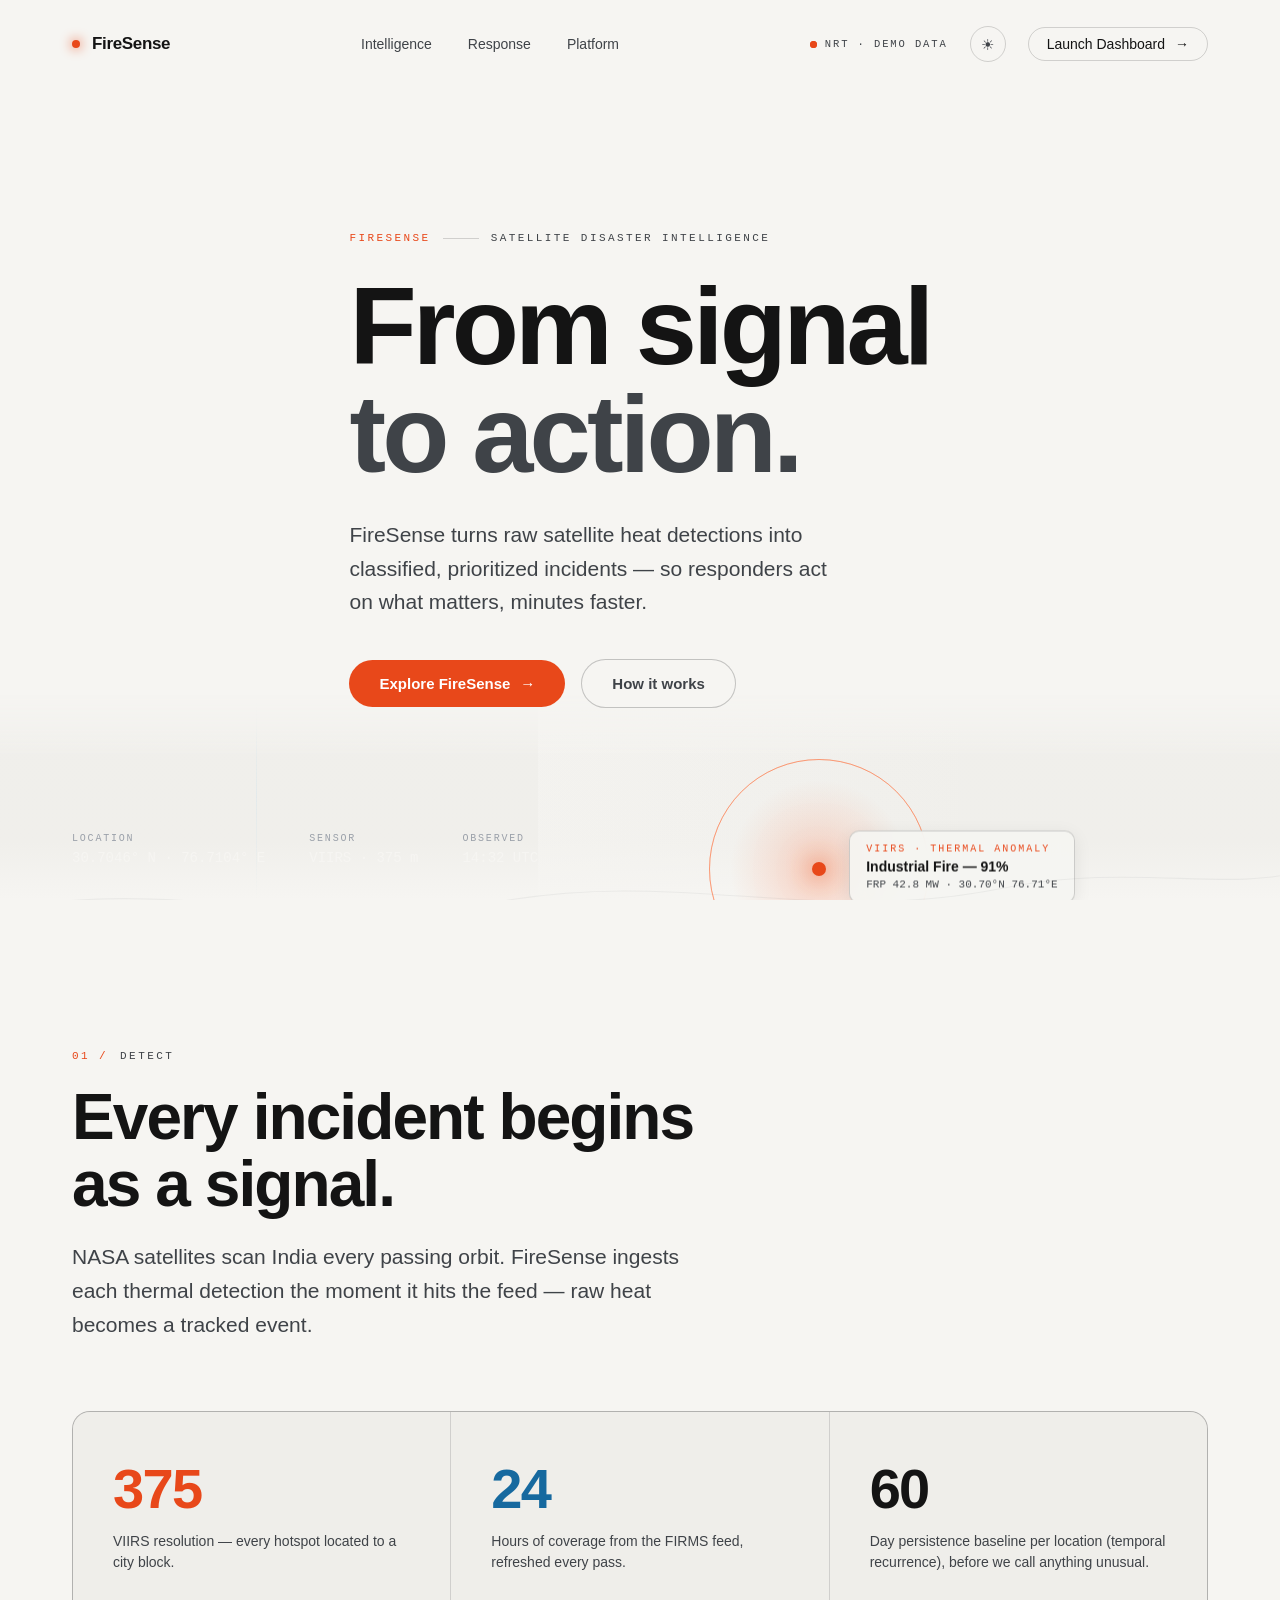
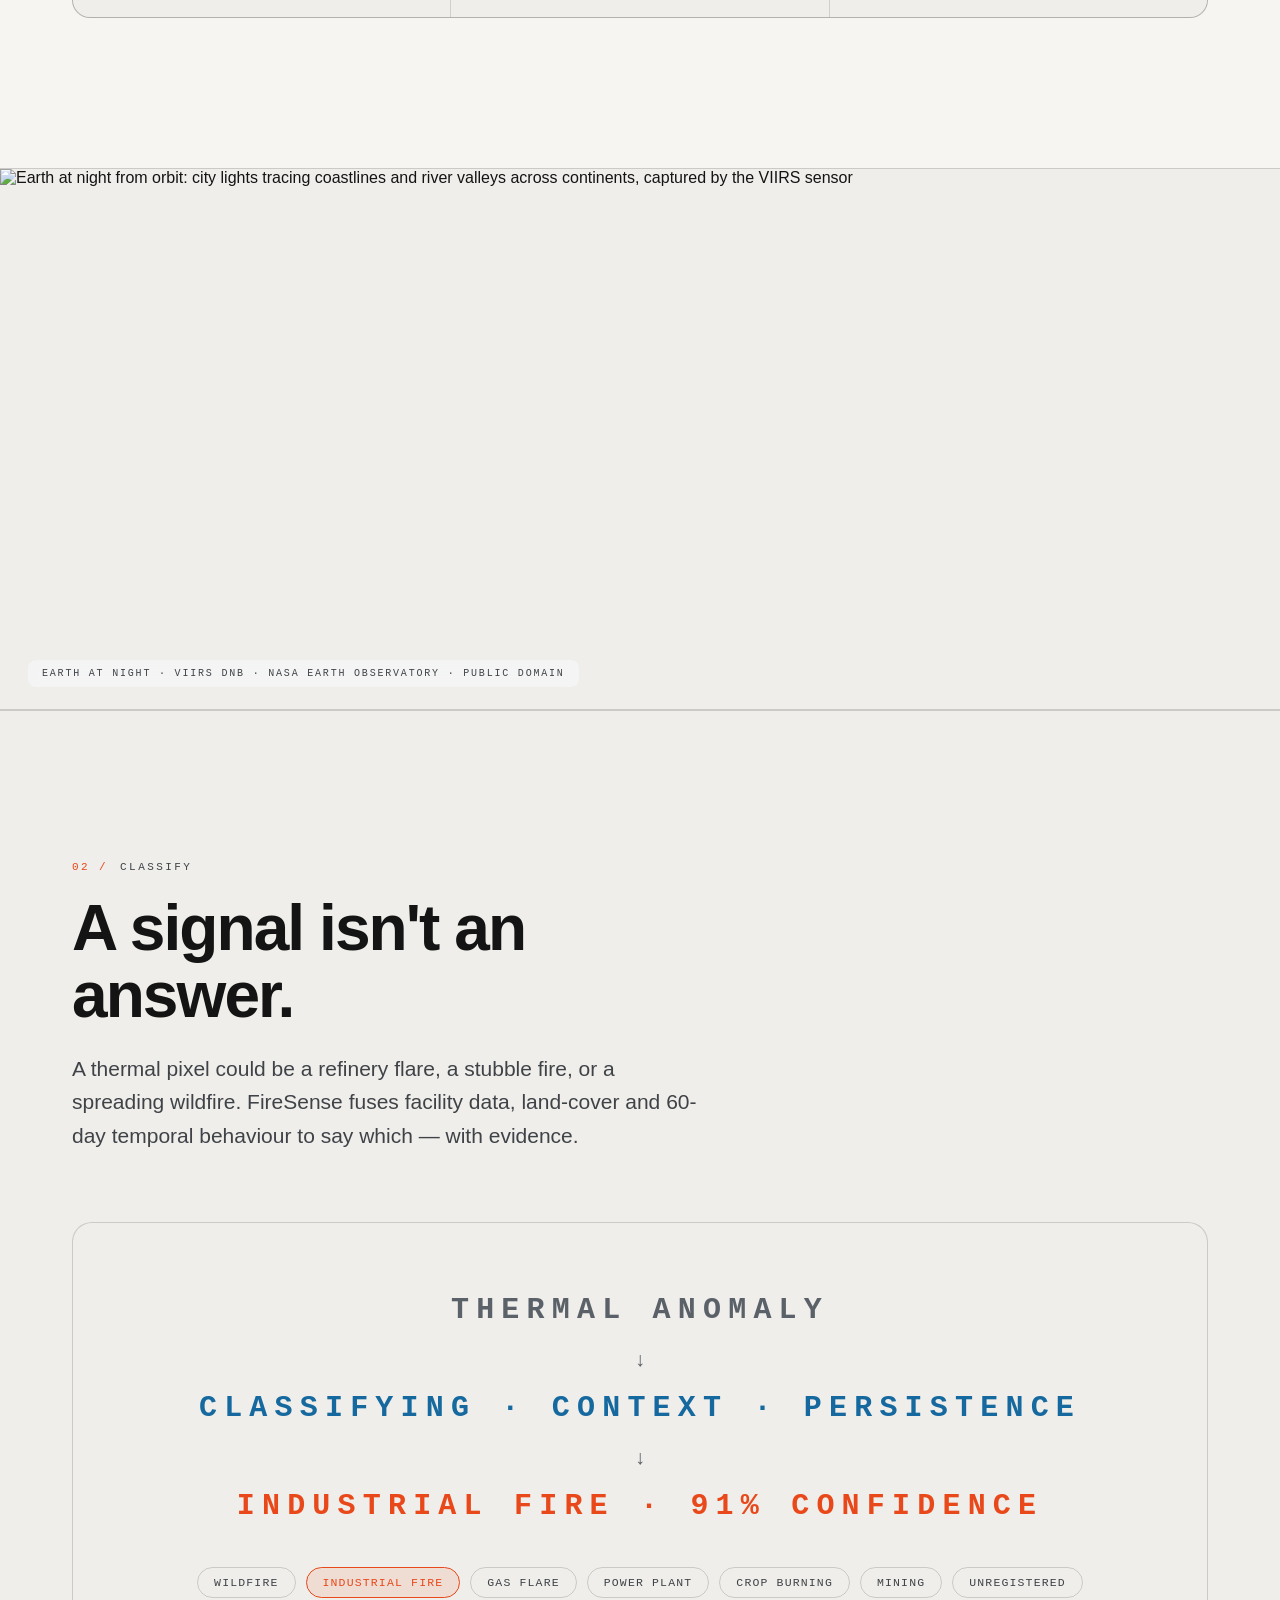
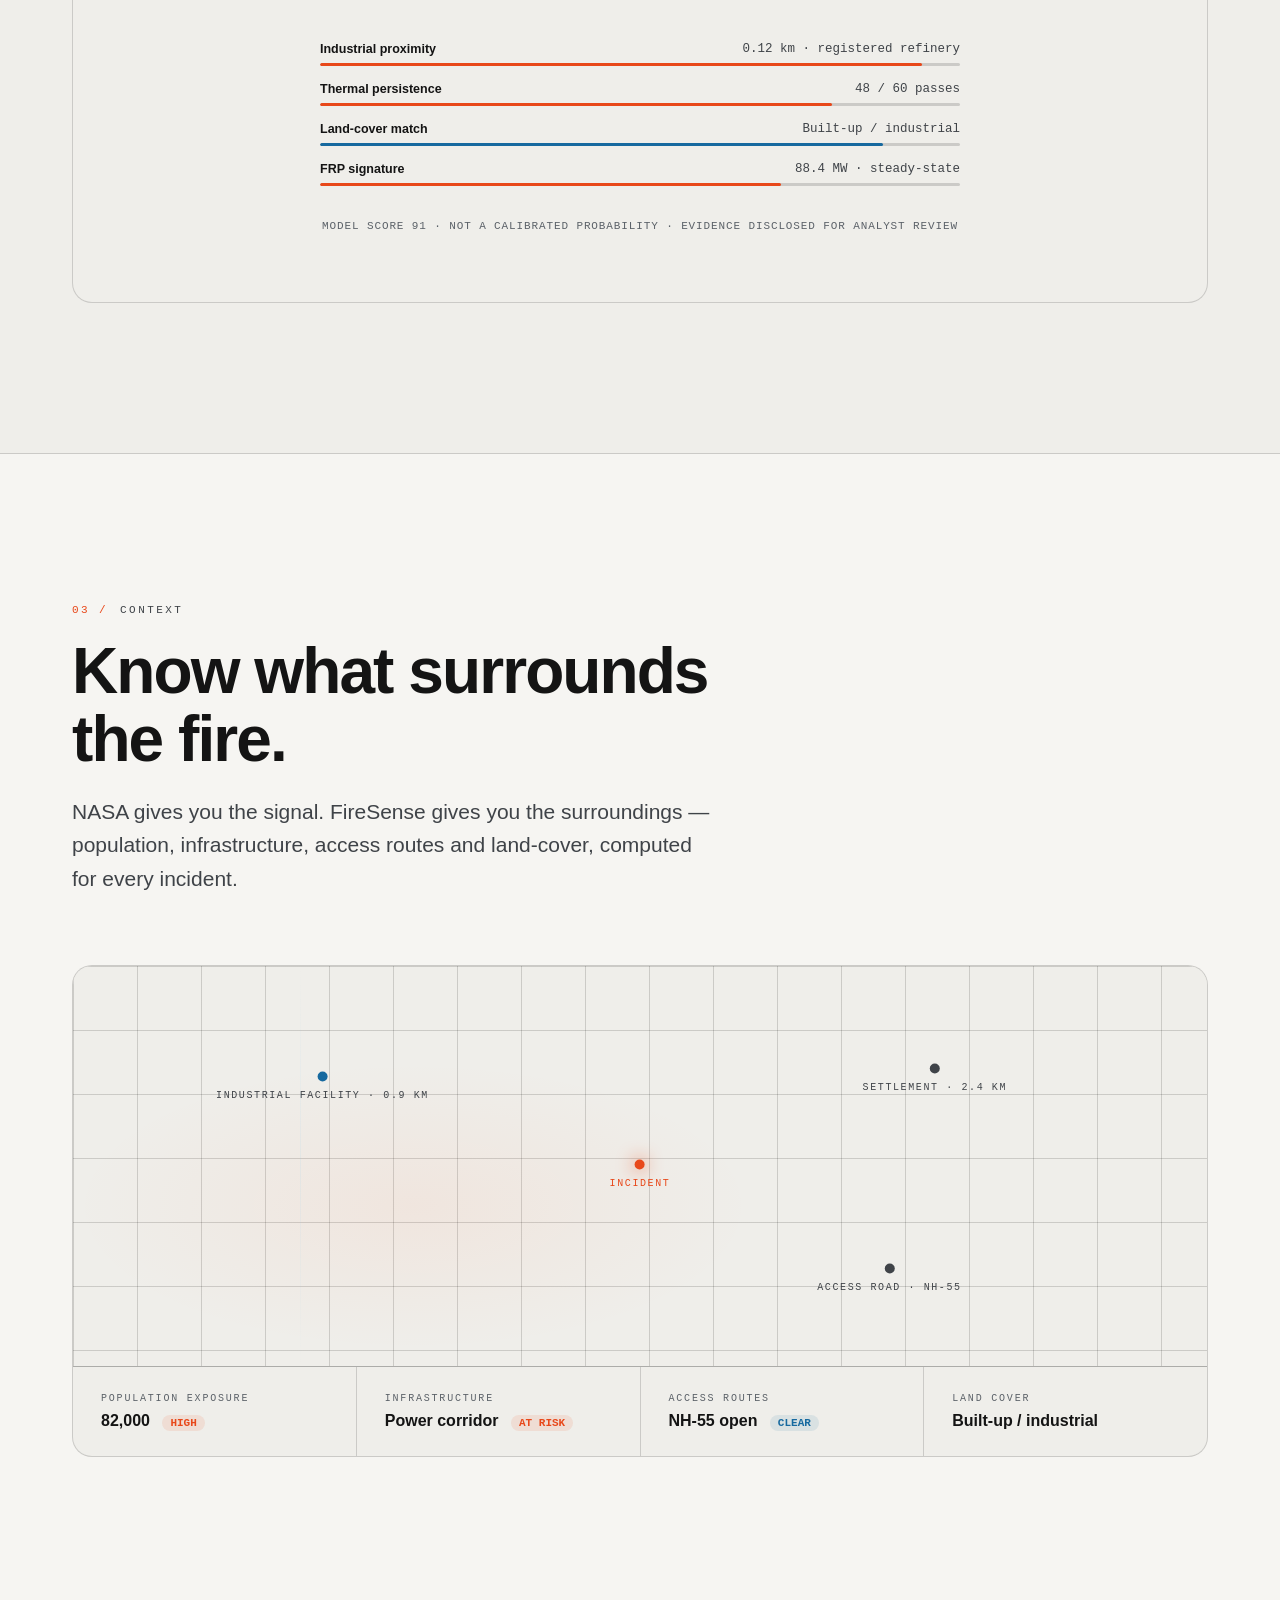
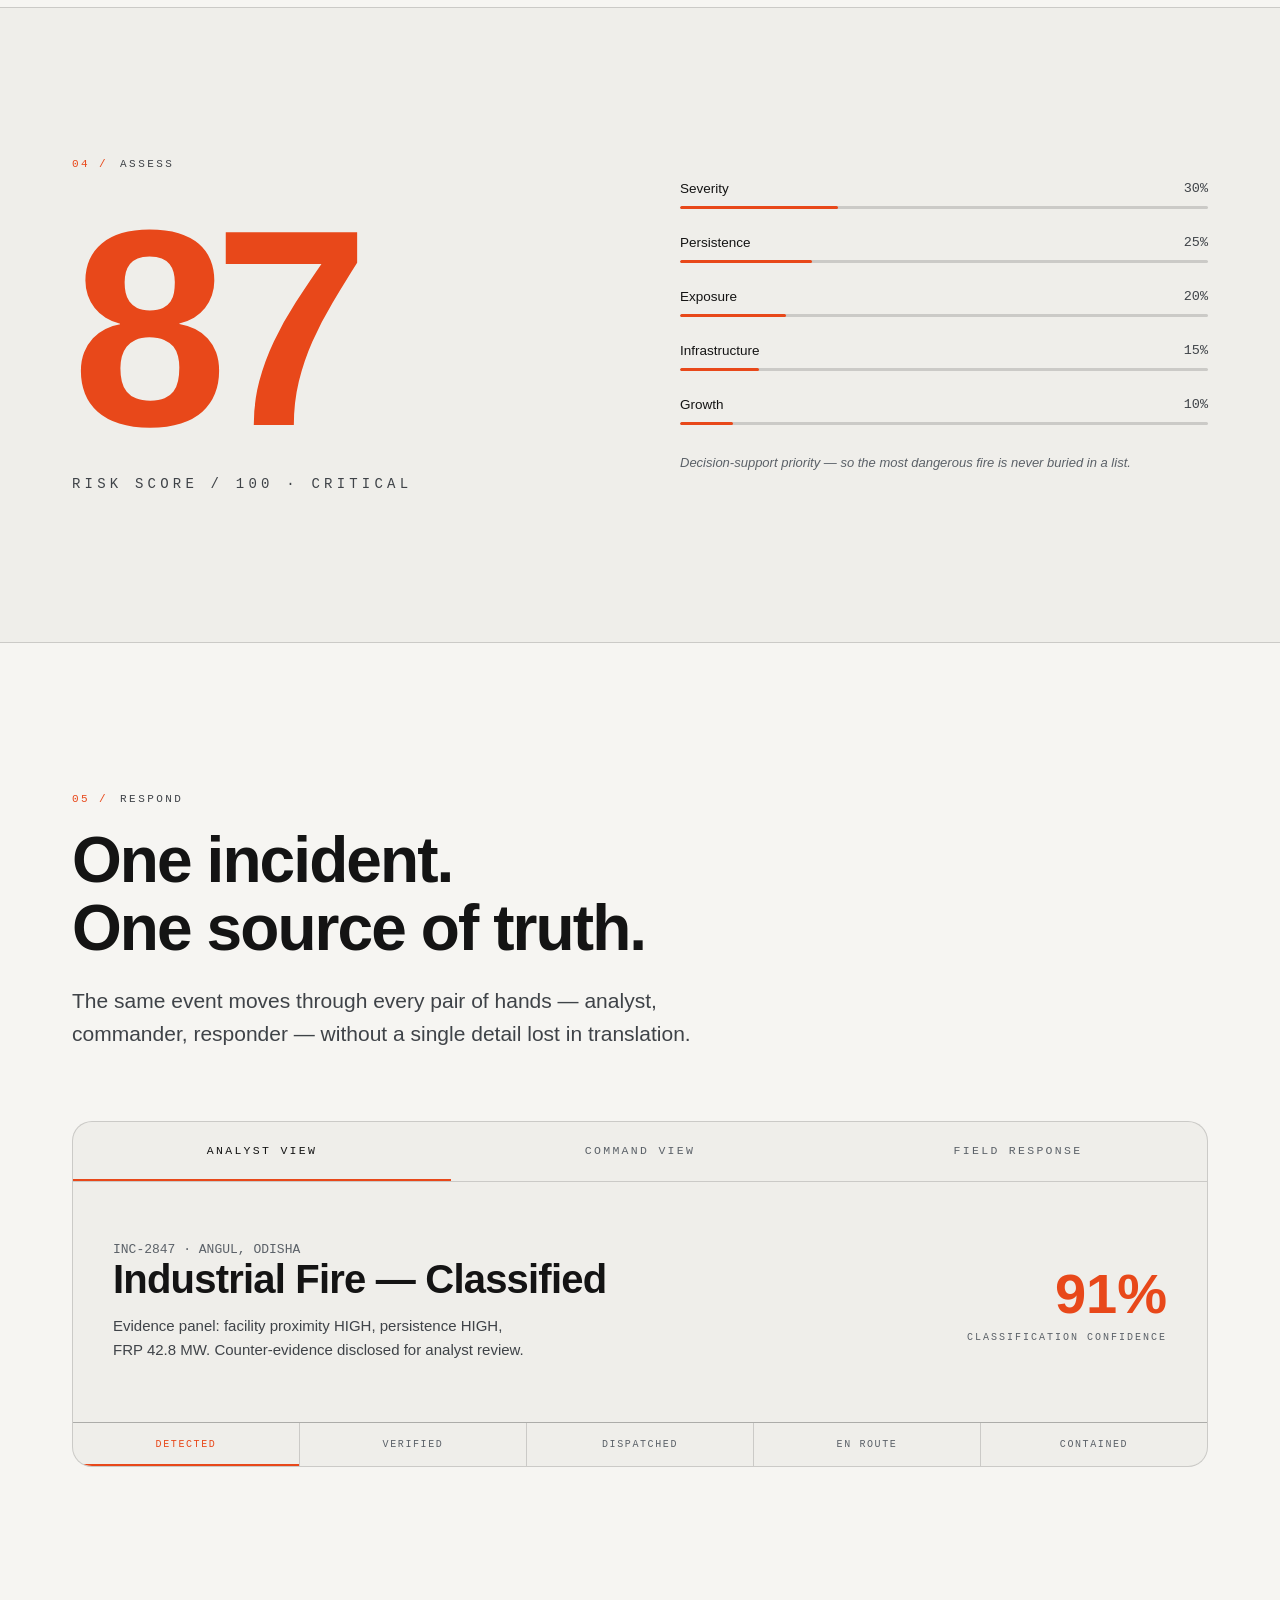
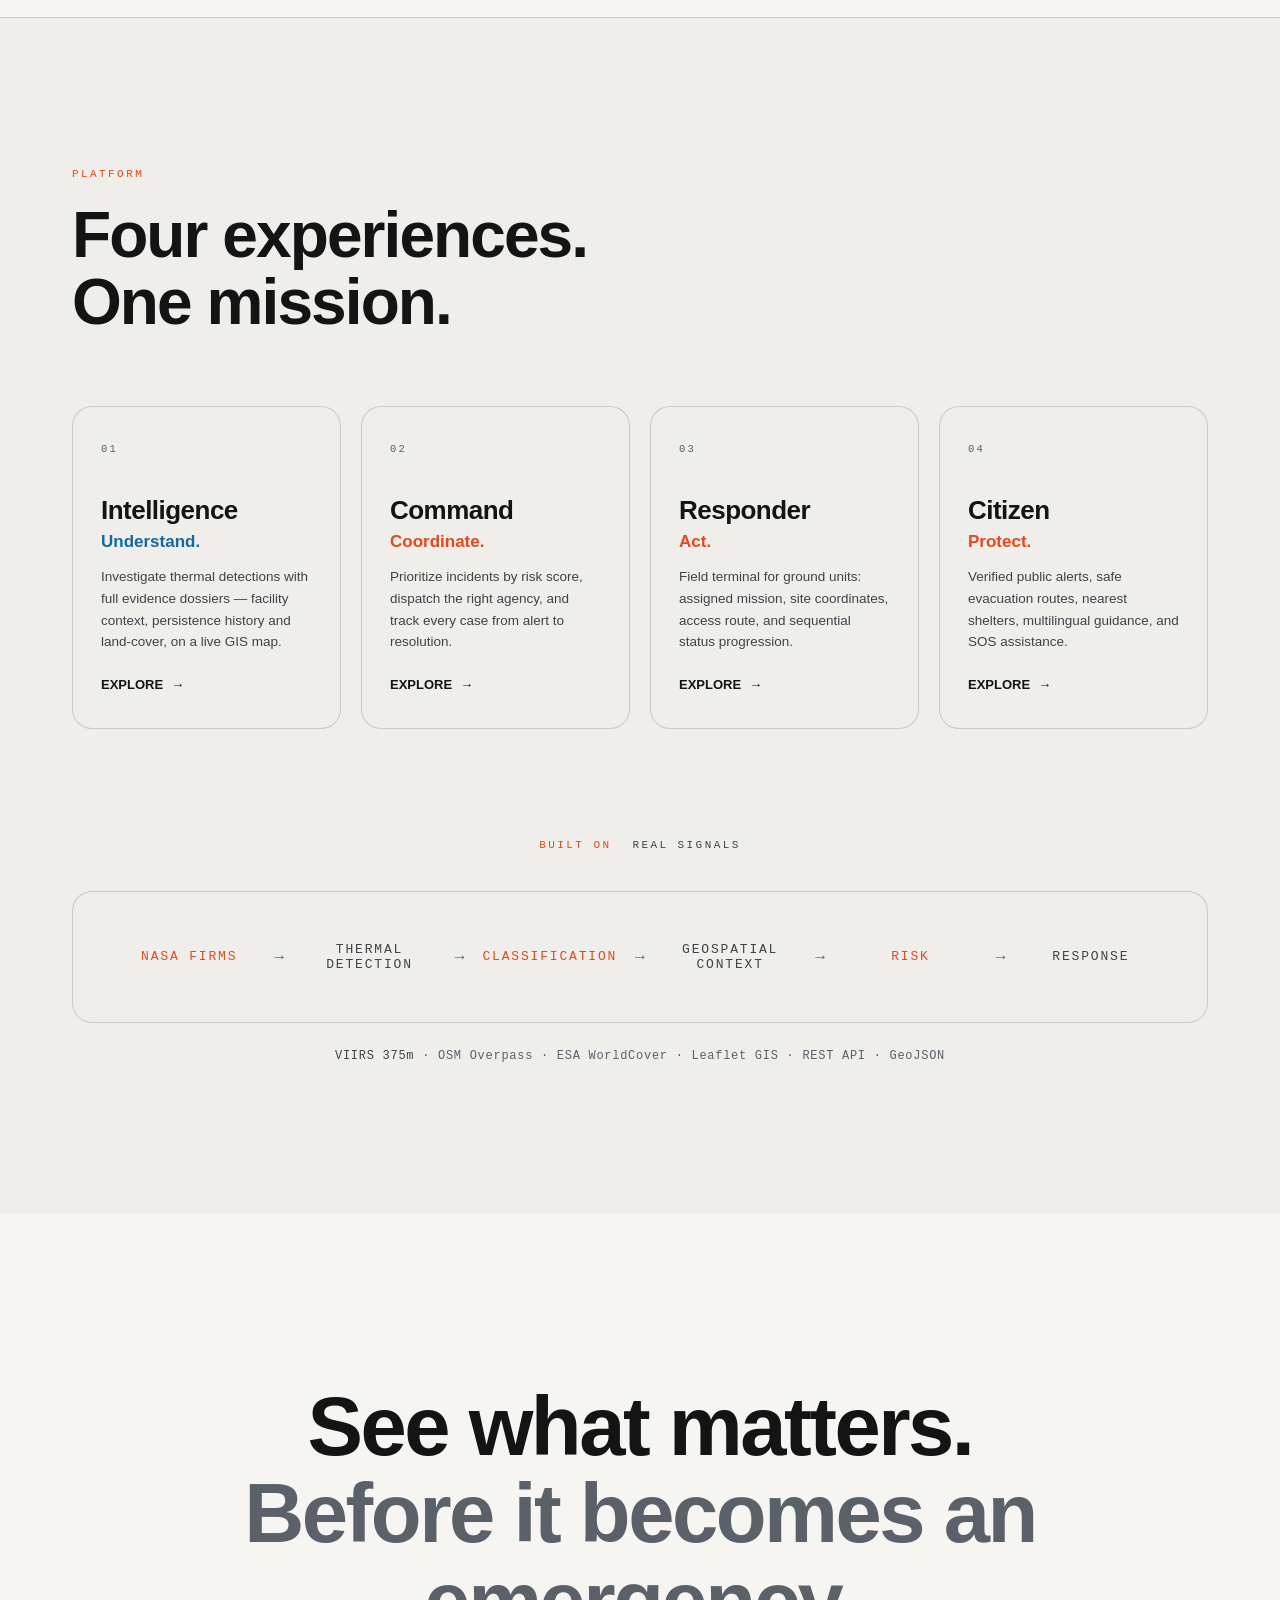
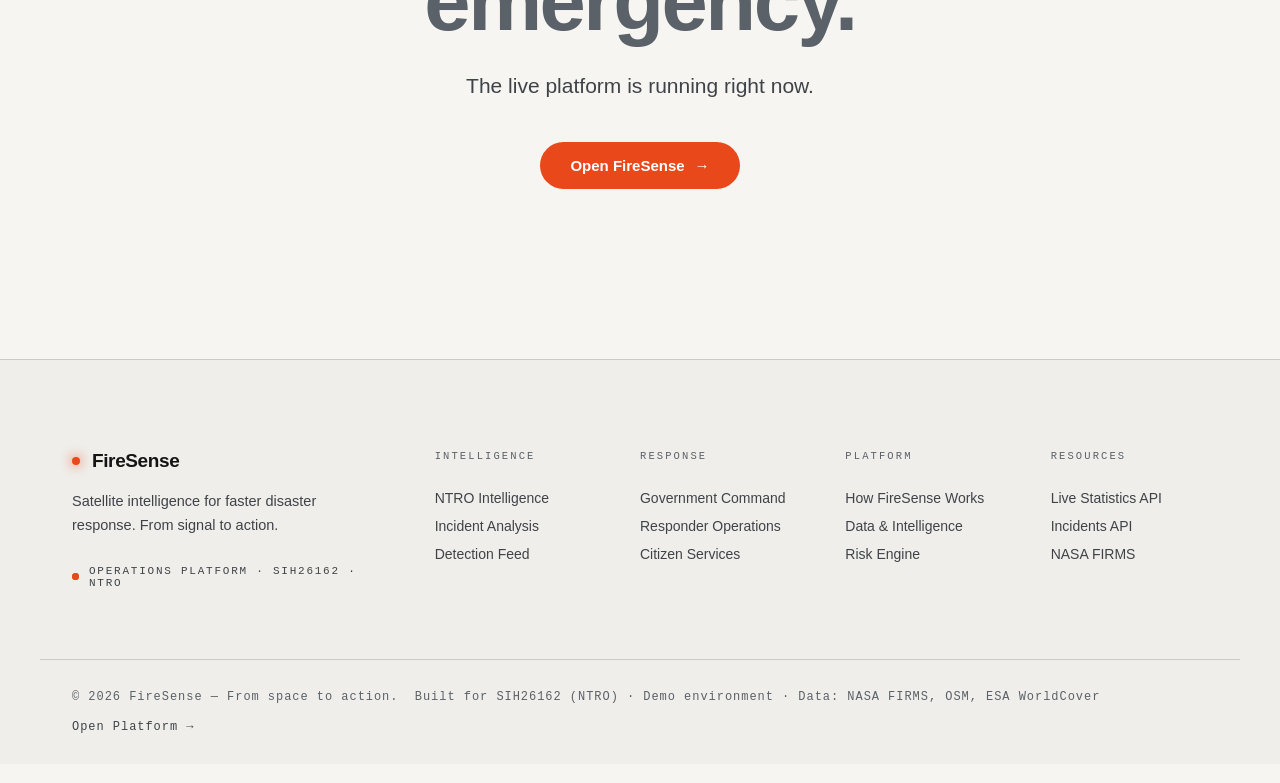
==== static/landing.html @ 04a7bfaf "feat: wire 4-portal landing links, refine citizen bypass & deep links, add ThreadingHTTPServer, and " ====
<!DOCTYPE html>
<html lang="en">
<head>
<meta charset="UTF-8">
<meta name="viewport" content="width=device-width, initial-scale=1.0">
<title>FireSense — From signal to action.</title>
<meta name="description" content="Satellite thermal intelligence for faster disaster response. Detect, classify, and respond to industrial fires before they become emergencies.">
<style>
/* ============ FIRESENSE DESIGN LANGUAGE ============ */
:root{
  --bg:#0a0c10;           /* graphite */
  --bg-2:#0e1117;
  --panel:#12151d;
  --line:rgba(255,255,255,.08);
  --white:#f5f6f7;        /* off-white type */
  --gray:#8b929e;         /* secondary */
  --gray-2:#5a606c;
  --fire:#ff5a1f;         /* warm fire orange */
  --fire-soft:rgba(255,90,31,.14);
  --ice:#7ec8f2;          /* satellite ice blue */
  --ice-soft:rgba(126,200,242,.12);
  --ease:cubic-bezier(.22,.61,.36,1);
  --font:-apple-system,BlinkMacSystemFont,"Segoe UI",Inter,Roboto,sans-serif;
  --mono:ui-monospace,"SF Mono",SFMono-Regular,Menlo,Consolas,monospace;
  --nav-bg:rgba(10,12,16,.72);
  --hover-line:rgba(255,255,255,.28);
  --card-hover:var(--panel);
  color-scheme:dark;
}
html[data-theme="light"]{
  --bg:#f6f5f2; --bg-2:#efeeea; --panel:#ffffff;
  --line:rgba(17,17,17,.16);
  --white:#141414; --gray:#3f4348; --gray-2:#5b6168;
  --fire:#e8481a; --fire-soft:rgba(232,72,26,.10);
  --ice:#16699f; --ice-soft:rgba(22,105,159,.10);
  --nav-bg:rgba(246,245,242,.88);
  --hover-line:rgba(17,17,17,.38);
  --card-hover:#ffffff;
  color-scheme:light;
}
html[data-theme="light"] h1 .dim{color:#3f4348}
html[data-theme="light"] .hv-crosshair{left:64%;top:85%}
html[data-theme="light"] .hv-tag{left:calc(64% + 30px);top:84%}
html[data-theme="light"] .hero-signal .hv-meta .v{color:#f6f5f2}
html[data-theme="light"] .hero-signal .hv-meta .k{color:#9aa0a9}
html[data-theme="light"] .hv-tag{border-color:rgba(17,17,17,.18);box-shadow:0 4px 18px rgba(17,17,17,.08)}
*{margin:0;padding:0;box-sizing:border-box}
html{scroll-behavior:smooth}
body{background:var(--bg);color:var(--white);font-family:var(--font);-webkit-font-smoothing:antialiased;overflow-x:hidden}
::selection{background:var(--fire);color:#fff}
a{color:inherit;text-decoration:none}
.container{max-width:1200px;margin:0 auto;padding:0 32px}

/* type scale */
.kicker{font-family:var(--mono);font-size:11px;letter-spacing:.22em;text-transform:uppercase;color:var(--gray);display:flex;align-items:center;gap:12px}
.kicker .idx{color:var(--fire)}
h1{font-size:clamp(52px,9vw,110px);font-weight:700;letter-spacing:-.035em;line-height:.98}
h2{font-size:clamp(34px,5vw,64px);font-weight:650;letter-spacing:-.03em;line-height:1.05}
.body-lg{font-size:clamp(17px,2vw,21px);color:var(--gray);line-height:1.6;font-weight:400}
.meta{font-family:var(--mono);font-size:12px;letter-spacing:.08em;color:var(--gray-2)}

/* ============ THERMAL PULSE (signature) ============ */
.pulse{position:relative;width:12px;height:12px;border-radius:50%;background:var(--fire);flex:none}
.pulse::before,.pulse::after{content:"";position:absolute;inset:0;border-radius:50%;border:1.5px solid var(--fire);animation:tp 3s var(--ease) infinite}
.pulse::after{animation-delay:1.5s}
@keyframes tp{0%{transform:scale(1);opacity:.9}70%{transform:scale(4.2);opacity:0}100%{transform:scale(4.2);opacity:0}}
@media (prefers-reduced-motion:reduce){.pulse::before,.pulse::after{animation:none;opacity:0}}

/* ============ NAV ============ */
nav{position:fixed;top:0;left:0;right:0;z-index:100;transition:all .45s var(--ease)}
nav .inner{max-width:1200px;margin:0 auto;padding:26px 32px;display:flex;align-items:center;justify-content:space-between;transition:all .45s var(--ease)}
nav.scrolled{background:var(--nav-bg);backdrop-filter:blur(18px);-webkit-backdrop-filter:blur(18px);border-bottom:1px solid var(--line)}
nav.scrolled .inner{padding:14px 32px}
.brand{display:flex;align-items:center;gap:12px;font-weight:700;font-size:17px;letter-spacing:-.02em}
.brand .dot{width:8px;height:8px;border-radius:50%;background:var(--fire);box-shadow:0 0 12px var(--fire)}
.nav-links{display:flex;gap:36px;font-size:14px;color:var(--gray)}
.nav-links a{transition:color .25s}
.nav-links a:hover{color:var(--white)}
.nav-cta{display:flex;align-items:center;gap:10px;font-size:14px;color:var(--white);border:1px solid var(--line);padding:8px 18px;border-radius:99px;transition:all .3s var(--ease)}
.nav-cta:hover{border-color:var(--hover-line);background:rgba(127,127,127,.06)}
.status-chip{display:flex;align-items:center;gap:8px;font-family:var(--mono);font-size:10.5px;letter-spacing:.18em;color:var(--gray)}
.theme-toggle{width:36px;height:36px;border-radius:99px;border:1px solid var(--line);background:transparent;color:var(--gray);cursor:pointer;display:flex;align-items:center;justify-content:center;transition:all .3s var(--ease);font-size:15px;line-height:1}
.theme-toggle:hover{color:var(--white);border-color:var(--hover-line)}
@media(max-width:820px){.nav-links,.status-chip{display:none}}

/* ============ HERO ============ */
.hero{min-height:100svh;display:flex;flex-direction:column;justify-content:center;position:relative;padding:150px 0 110px}
.hero-eyebrow{margin-bottom:28px;animation:rise 1s var(--ease) both}
.hero h1{animation:rise 1s .1s var(--ease) both}
.hero h1 .dim{color:var(--gray-2)}
.hero-sub{margin-top:30px;max-width:480px;animation:rise 1s .22s var(--ease) both}
.hero-actions{margin-top:40px;display:flex;gap:16px;align-items:center;animation:rise 1s .32s var(--ease) both}
@keyframes rise{from{opacity:0;transform:translateY(26px)}to{opacity:1;transform:none}}
@media (prefers-reduced-motion:reduce){.hero-eyebrow,.hero h1,.hero-sub,.hero-actions{animation:none;opacity:1}}

.btn{display:inline-flex;align-items:center;gap:10px;padding:15px 30px;border-radius:99px;font-size:15px;font-weight:600;transition:all .35s var(--ease);cursor:pointer;border:none}
.btn-primary{background:var(--fire);color:#fff}
.btn-primary:hover{background:#ff6d38;transform:translateY(-1px);box-shadow:0 12px 40px -8px rgba(255,90,31,.45)}
.btn-ghost{color:var(--gray);border:1px solid var(--line)}
.btn-ghost:hover{color:var(--white);border-color:var(--hover-line)}
.arrow{transition:transform .3s var(--ease)}
.btn:hover .arrow,.link-arrow:hover .arrow{transform:translateX(4px)}

/* hero detection visual */
.hero-media{position:absolute;inset:0;overflow:hidden;background:var(--bg-2) url('/static/media/hero_india_night.jpg') center/cover no-repeat}
.hero-media video{position:absolute;inset:0;width:100%;height:100%;object-fit:cover;opacity:0;transition:opacity 1.6s var(--ease)}
.hero-media video.ready{opacity:.85}
.hero-media::after{content:"";position:absolute;inset:0;background:linear-gradient(180deg,rgba(10,12,16,.82) 0%,rgba(10,12,16,.55) 42%,rgba(10,12,16,.35) 68%,var(--bg) 100%)}
html[data-theme="light"] .hero-media{top:77%;bottom:0;height:auto;
  background:var(--bg-2) url('/static/media/hero_india_night.jpg') center 60%/cover no-repeat;
  -webkit-mask-image:linear-gradient(180deg,transparent 0,#000 30%);
  mask-image:linear-gradient(180deg,transparent 0,#000 30%)}
html[data-theme="light"] .hero-media video{opacity:.92;filter:saturate(.92)}
html[data-theme="light"] .hero-media::after{background:linear-gradient(180deg,rgba(246,245,242,.42) 0%,rgba(246,245,242,.12) 30%,rgba(246,245,242,.14) 72%,var(--bg) 100%)}
html[data-theme="light"] .hero-media::before{content:"";position:absolute;inset:0 0 0 auto;width:58%;
  background:linear-gradient(90deg,rgba(246,245,242,.55),rgba(246,245,242,0) 60%)}
.hero-content{position:relative;z-index:2}
@media (prefers-reduced-motion:reduce){.hero-media video{display:none}.hero-media::after{background:linear-gradient(180deg,rgba(10,12,16,.6) 0%,rgba(10,12,16,.35) 50%,var(--bg) 100%)}}
.hero-signal{position:absolute;inset:0;z-index:1;pointer-events:none}
.hv-crosshair{position:absolute;left:68%;top:44%;transform:translate(-50%,-50%)}
/* cinematic media layer: NASA Black Marble night imagery (public domain) */
.hv-media{display:none}
html[data-theme="light"] .hv-media{opacity:.14;mix-blend-mode:luminosity}
/* terrain contours: opacity-only depth */
.hv-terrain{position:absolute;inset:0;width:100%;height:100%;pointer-events:none;opacity:.4;z-index:1}
html[data-theme="light"] .hv-terrain{opacity:.5}
html[data-theme="light"] .hv-scan{opacity:.35}
html[data-theme="light"] .btn-ghost{background:rgba(246,245,242,.85);backdrop-filter:blur(6px);border-color:rgba(17,17,17,.22)}
html[data-theme="light"] .hv-tag{background:rgba(246,245,242,.9)}
html[data-theme="light"] .hv-meta .v{color:var(--white)}
html[data-theme="light"] .hv-meta .k{color:var(--gray-2)}
.hv-terrain path{fill:none;stroke:var(--gray-2);stroke-width:1;opacity:.14}
.hv-terrain path.hot{stroke:var(--fire);opacity:.16}
/* satellite signal track */
.hv-orbit{display:none}
.hv-sat{position:absolute;width:7px;height:7px;border-radius:2px;background:var(--ice);transform:rotate(45deg);box-shadow:0 0 10px rgba(126,200,242,.6)}
.hv-track{position:absolute;width:1px;background:repeating-linear-gradient(180deg,var(--ice) 0 5px,transparent 5px 11px);opacity:.4;animation:hvtrack 7s cubic-bezier(.16,1,.3,1) infinite}
@keyframes hvtrack{0%{background-position-y:0}100%{background-position-y:44px}}
.hv-orbit .olabel{position:absolute;font-family:var(--mono);font-size:9.5px;letter-spacing:.18em;color:var(--gray-2);white-space:nowrap}
.hv-glow{position:absolute;left:50%;top:50%;transform:translate(-50%,-50%);width:180px;height:180px;border-radius:50%;background:radial-gradient(circle,rgba(255,90,31,.22) 0%,rgba(255,90,31,.07) 45%,transparent 70%)}
.hv-ring{position:absolute;left:50%;top:50%;transform:translate(-50%,-50%);width:220px;height:220px;border-radius:50%;border:1px solid rgba(255,90,31,.35);animation:hvring 5s cubic-bezier(.16,1,.3,1) infinite}
.hv-ring.r2{animation-delay:2.5s}
@keyframes hvring{0%{transform:translate(-50%,-50%) scale(.22);opacity:.9}75%{transform:translate(-50%,-50%) scale(1);opacity:0}100%{transform:translate(-50%,-50%) scale(1);opacity:0}}
.hv-dot{position:absolute;left:50%;top:50%;transform:translate(-50%,-50%);width:14px;height:14px;border-radius:50%;background:var(--fire);box-shadow:0 0 24px var(--fire),0 0 60px rgba(255,90,31,.5);animation:hvblink 5s cubic-bezier(.16,1,.3,1) infinite}
@keyframes hvblink{0%,100%{opacity:1}50%{opacity:.6}}
@media(max-width:820px){.hv-glow{width:120px;height:120px}.hv-ring{width:150px;height:150px}.hv-orbit{display:none}}
@media(max-width:820px){
  .hero-media::after{background:linear-gradient(180deg,rgba(10,12,16,.88) 0%,rgba(10,12,16,.74) 45%,rgba(10,12,16,.58) 75%,var(--bg) 100%)}
  html[data-theme="light"] .hero-media{top:74%;
    -webkit-mask-image:linear-gradient(180deg,transparent 0,#000 45%);
    mask-image:linear-gradient(180deg,transparent 0,#000 45%)}
  html[data-theme="light"] .hero-media::after{background:linear-gradient(180deg,rgba(246,245,242,.5) 0%,rgba(246,245,242,.16) 34%,rgba(246,245,242,.16) 74%,var(--bg) 100%)}
  html[data-theme="light"] .hv-crosshair{left:80%;top:82%}
  html[data-theme="light"] .hv-tag{display:none}
  .hv-crosshair{left:76%;top:22%}
  .hv-tag{display:none}
  .hv-meta{gap:22px;bottom:26px;padding:0 22px}
  .hv-meta .v{font-size:12px}
}
/* editorial full-width media moment */
.editorial{position:relative;overflow:hidden;border-top:1px solid var(--line);border-bottom:1px solid var(--line);background:var(--bg-2)}
.editorial img{display:block;width:100%;height:min(62vh,540px);object-fit:cover;transform:scale(1.06);transition:transform 2.4s var(--ease);filter:saturate(.85)}
.editorial.in img{transform:scale(1)}
.editorial .ed-cap{position:absolute;left:28px;bottom:22px;font-family:var(--mono);font-size:10px;letter-spacing:.18em;color:rgba(245,246,247,.75);background:rgba(10,12,16,.55);backdrop-filter:blur(6px);padding:8px 14px;border-radius:8px}
html[data-theme="light"] .editorial .ed-cap{color:var(--gray);background:rgba(246,247,248,.72)}
@media (prefers-reduced-motion:reduce){.editorial img{transform:none;transition:none}}
@media(max-width:820px){.editorial img{height:38vh}}
.hv-tag{position:absolute;left:calc(68% + 30px);top:44%;transform:translateY(-50%);background:rgba(10,12,16,.62);backdrop-filter:blur(10px);border:1px solid rgba(255,90,31,.3);border-radius:10px;padding:12px 16px;animation:tagin 1s 1.4s var(--ease) both}
@keyframes tagin{from{opacity:0;transform:translateY(-50%) translateX(-8px)}to{opacity:1;transform:translateY(-50%)}}
.hv-tag .t1{font-family:var(--mono);font-size:10px;letter-spacing:.2em;color:var(--fire)}
.hv-tag .t2{font-size:14px;font-weight:650;margin-top:4px}
.hv-tag .t3{font-family:var(--mono);font-size:11px;color:var(--gray);margin-top:4px}
.hv-meta{position:absolute;left:0;right:0;bottom:34px;display:flex;gap:44px;padding:0 32px;max-width:1200px;margin:0 auto}
.hv-meta div{animation:rise .9s 1.9s var(--ease) both}
.hv-meta .k{font-family:var(--mono);font-size:10px;letter-spacing:.18em;color:var(--gray-2);margin-bottom:6px}
.hv-meta .v{font-family:var(--mono);font-size:14px;color:var(--white)}
.hv-scan{position:absolute;top:0;bottom:0;width:1px;z-index:1;background:linear-gradient(180deg,transparent,rgba(126,200,242,.30),transparent);left:20%;animation:scan 11s linear infinite}
@keyframes scan{0%{left:8%}50%{left:88%}100%{left:8%}}
@media (prefers-reduced-motion:reduce){.hv-ring,.hv-scan,.hv-track,.hv-dot{animation:none;opacity:.35}.hv-tag,.hv-meta div{animation:none;opacity:1}.hv-glow{opacity:.6}}

/* ============ SECTIONS ============ */
section{padding:150px 0}
.section-head{max-width:640px;margin-bottom:70px}
.section-head h2{margin-top:22px}
.section-head p{margin-top:22px}

/* reveal on scroll */
.reveal{opacity:0;transform:translateY(34px);transition:opacity .9s var(--ease),transform .9s var(--ease)}
.reveal.in{opacity:1;transform:none}
@media (prefers-reduced-motion:reduce){.reveal{opacity:1;transform:none;transition:none}}

/* DETECT: big stat row */
.stat-row{display:grid;grid-template-columns:repeat(3,1fr);gap:1px;background:var(--line);border:1px solid var(--line);border-radius:18px;overflow:hidden}
.stat{background:var(--bg-2);padding:44px 40px}
.stat .n{font-size:clamp(38px,4.5vw,56px);font-weight:650;letter-spacing:-.03em;font-variant-numeric:tabular-nums}
.stat .n .unit{font-size:.45em;color:var(--gray);font-weight:500;margin-left:6px}
.stat .l{margin-top:10px;font-size:14px;color:var(--gray);line-height:1.5}
.stat.ice .n{color:var(--ice)}
.stat.fire .n{color:var(--fire)}
@media(max-width:820px){.stat-row{grid-template-columns:1fr}}

/* CLASSIFY: transition board */
.classify-board{border:1px solid var(--line);border-radius:20px;background:var(--bg-2);padding:70px 40px;display:flex;flex-direction:column;align-items:center;gap:0}
.cb-stage{font-family:var(--mono);letter-spacing:.24em;font-size:clamp(18px,3vw,30px);font-weight:600;text-align:center}
.cb-stage.anomaly{color:var(--gray-2)}
.cb-stage.classifying{color:var(--ice)}
.cb-stage.result{color:var(--fire)}
.cb-arrow{color:var(--gray-2);font-size:20px;margin:22px 0;line-height:1;animation:cbdown 2.4s var(--ease) infinite}
@keyframes cbdown{0%,100%{transform:translateY(0);opacity:.4}50%{transform:translateY(6px);opacity:1}}
@media (prefers-reduced-motion:reduce){.cb-arrow{animation:none;opacity:.7}}
.cb-classes{display:flex;flex-wrap:wrap;gap:10px;justify-content:center;margin-top:44px}
.cb-chip{font-family:var(--mono);font-size:11.5px;letter-spacing:.1em;padding:8px 16px;border:1px solid var(--line);border-radius:99px;color:var(--gray);transition:all .3s}
.cb-chip:hover{border-color:var(--fire);color:var(--fire)}
.cb-chip.active{border-color:var(--fire);color:var(--fire);background:var(--fire-soft)}

/* CONTEXT: map-ish panel */
.context-panel{border:1px solid var(--line);border-radius:20px;overflow:hidden;background:var(--bg-2)}
.context-map{position:relative;height:400px;background:
  radial-gradient(ellipse 50% 60% at 30% 60%, rgba(255,90,31,.06), transparent 60%),
  linear-gradient(var(--line) 1px, transparent 1px),
  linear-gradient(90deg, var(--line) 1px, transparent 1px),
  var(--bg-2);
  background-size:auto,64px 64px,64px 64px,auto}
.cm-node{position:absolute;transform:translate(-50%,-50%);text-align:center}
.cm-node .pin{width:10px;height:10px;border-radius:50%;margin:0 auto 8px}
.cm-node .lbl{font-family:var(--mono);font-size:10px;letter-spacing:.16em;color:var(--gray)}
.cm-node.incident .pin{background:var(--fire);box-shadow:0 0 18px var(--fire)}
.cm-node.incident .lbl{color:var(--fire)}
.cm-node.facility .pin{background:var(--ice)}
.cm-node.settlement .pin{background:var(--gray)}
.cm-line{position:absolute;height:1px;background:linear-gradient(90deg,var(--ice),transparent);transform-origin:left center}
.context-legend{display:grid;grid-template-columns:repeat(4,1fr);gap:1px;background:var(--line);border-top:1px solid var(--line)}
.cl-item{background:var(--bg-2);padding:26px 28px}
.cl-item .k{font-family:var(--mono);font-size:10px;letter-spacing:.18em;color:var(--gray-2);margin-bottom:8px}
.cl-item .v{font-size:16px;font-weight:600}
.cl-item .v .lv{font-size:11px;font-family:var(--mono);margin-left:8px;padding:2px 8px;border-radius:99px}
.lv-high{background:var(--fire-soft);color:var(--fire)}
.lv-med{background:var(--ice-soft);color:var(--ice)}
@media(max-width:900px){.context-legend{grid-template-columns:1fr 1fr}}


/* evidence bars (CLASSIFY): weighted proof behind the model score */
.evidence{margin-top:44px;width:100%;max-width:640px;display:flex;flex-direction:column;gap:16px;text-align:left}
.ev .row{display:flex;justify-content:space-between;font-size:12.5px;margin-bottom:7px}
.ev .row .n{color:var(--white);font-weight:600}
.ev .row .v{font-family:var(--mono);color:var(--gray)}
.ev .track{height:3px;background:var(--line);border-radius:99px;overflow:hidden}
.ev .fill{height:100%;width:0;background:var(--fire);border-radius:99px;transition:width 1.2s var(--ease)}
.ev.hot .fill{background:var(--fire)}
.ev.cool .fill{background:var(--ice)}
.ev-note{margin-top:18px;text-align:center;font-family:var(--mono);font-size:11px;color:var(--gray-2);letter-spacing:.08em}
/* response state timeline */
.rs-timeline{display:flex;gap:1px;background:var(--line);border-top:1px solid var(--line)}
.rs-state{flex:1;background:var(--bg-2);padding:16px 12px;text-align:center;font-family:var(--mono);font-size:10px;letter-spacing:.16em;color:var(--gray-2);position:relative;transition:color .3s}
.rs-state::after{content:"";position:absolute;left:0;right:0;bottom:0;height:2px;background:transparent;transition:background .3s}
.rs-state.done{color:var(--gray)}
.rs-state.active{color:var(--fire)}
.rs-state.active::after{background:var(--fire)}
/* focus visibility (keyboard) */
a:focus-visible,button:focus-visible{outline:2px solid var(--fire);outline-offset:3px;border-radius:6px}
/* RISK: the number is the hero */
.risk-wrap{display:grid;grid-template-columns:1fr 1fr;gap:80px;align-items:center}
.risk-number{font-size:clamp(150px,22vw,280px);font-weight:700;letter-spacing:-.05em;line-height:1;color:var(--fire);font-variant-numeric:tabular-nums}
.risk-label{font-family:var(--mono);letter-spacing:.3em;font-size:14px;color:var(--gray);margin-top:8px}
.risk-bars{display:flex;flex-direction:column;gap:26px}
.rb .row{display:flex;justify-content:space-between;font-size:13.5px;margin-bottom:10px}
.rb .row .pc{font-family:var(--mono);color:var(--gray)}
.rb .track{height:3px;background:var(--line);border-radius:99px;overflow:hidden}
.rb .fill{height:100%;background:var(--fire);border-radius:99px;width:0;transition:width 1.4s var(--ease)}
.risk-note{margin-top:30px;font-size:13px;color:var(--gray-2);font-style:italic}
@media(max-width:900px){.risk-wrap{grid-template-columns:1fr;gap:50px}}

/* RESPONSE: one incident, three views */
.response-stage{border:1px solid var(--line);border-radius:20px;background:var(--bg-2);overflow:hidden}
.rs-tabs{display:flex;border-bottom:1px solid var(--line)}
.rs-tab{flex:1;padding:22px;font-family:var(--mono);font-size:11.5px;letter-spacing:.2em;color:var(--gray-2);text-align:center;cursor:pointer;transition:all .3s;border-bottom:2px solid transparent}
.rs-tab:hover{color:var(--gray)}
.rs-tab.active{color:var(--white);border-bottom-color:var(--fire);background:rgba(255,255,255,.02)}
.rs-body{padding:60px 40px;min-height:230px;display:flex;align-items:center;justify-content:space-between;gap:40px}
.rs-id{font-family:var(--mono);font-size:13px;color:var(--gray-2)}
.rs-main .t{font-size:clamp(26px,3.5vw,40px);font-weight:650;letter-spacing:-.02em}
.rs-main .d{margin-top:12px;color:var(--gray);font-size:15px;max-width:420px;line-height:1.6}
.rs-side{text-align:right}
.rs-side .big{font-size:56px;font-weight:650;color:var(--fire);font-variant-numeric:tabular-nums}
.rs-side .k{font-family:var(--mono);font-size:10px;letter-spacing:.2em;color:var(--gray-2);margin-top:6px}
@media(max-width:820px){.rs-body{flex-direction:column;align-items:flex-start}.rs-side{text-align:left}}

/* PORTALS */
.portal-grid{display:grid;grid-template-columns:repeat(4,1fr);gap:20px}
.portal{border:1px solid var(--line);border-radius:20px;padding:36px 28px;background:var(--bg-2);transition:all .45s var(--ease);display:flex;flex-direction:column;min-height:320px}
.portal:hover{border-color:var(--hover-line);transform:translateY(-4px);background:var(--card-hover)}
.portal .pk{font-family:var(--mono);font-size:10.5px;letter-spacing:.22em;color:var(--gray-2)}
.portal h3{font-size:26px;font-weight:650;letter-spacing:-.02em;margin-top:40px}
.portal .pv{color:var(--fire);font-size:17px;font-weight:600;margin-top:6px}
.portal p{color:var(--gray);font-size:13.5px;line-height:1.6;margin-top:14px;flex:1}
.portal .link-arrow{margin-top:24px;font-size:13px;font-weight:600;display:inline-flex;align-items:center;gap:8px}
.portal.intel:hover{border-color:rgba(126,200,242,.4)}
.portal.intel .pv{color:var(--ice)}
@media(max-width:1100px){.portal-grid{grid-template-columns:repeat(2,1fr)}}
@media(max-width:640px){.portal-grid{grid-template-columns:1fr}.portal{min-height:0}.portal h3{margin-top:24px}}

/* TECH pipeline */
.tech-flow{display:flex;align-items:center;justify-content:space-between;gap:6px;flex-wrap:wrap;border:1px solid var(--line);border-radius:20px;padding:50px 40px;background:var(--bg-2)}
.tf-node{font-family:var(--mono);font-size:clamp(10px,1.3vw,13px);letter-spacing:.14em;color:var(--gray);text-align:center;flex:1;min-width:90px}
.tf-node.hot{color:var(--fire)}
.tf-arrow{color:var(--gray-2);flex:none}
.tech-drawer{margin-top:26px;text-align:center;font-family:var(--mono);font-size:12px;color:var(--gray-2);letter-spacing:.06em}
.tech-drawer span{color:var(--gray)}

/* CTA band */
.cta-band{text-align:center;padding:170px 0}
.cta-band h2{font-size:clamp(40px,6.5vw,84px)}
.cta-band p{margin-top:24px}
.cta-band .hero-actions{justify-content:center}

/* ============ FOOTER ============ */
footer{border-top:1px solid var(--line);background:var(--bg-2)}
.f-main{max-width:1200px;margin:0 auto;padding:90px 32px 70px;display:grid;grid-template-columns:2fr 1fr 1fr 1fr 1fr;gap:48px}
.f-brand .brand{font-size:19px}
.f-brand .tag{margin-top:18px;color:var(--gray);font-size:14.5px;max-width:260px;line-height:1.6}
.f-brand .live{margin-top:28px;display:inline-flex;align-items:center;gap:10px;font-family:var(--mono);font-size:11px;letter-spacing:.16em;color:var(--gray)}
.f-col .h{font-family:var(--mono);font-size:10.5px;letter-spacing:.2em;color:var(--gray-2);margin-bottom:22px}
.f-col a{display:block;color:var(--gray);font-size:14px;padding:6px 0;transition:color .25s,transform .25s var(--ease)}
.f-col a:hover{color:var(--white);transform:translateX(3px)}
.f-bottom{max-width:1200px;margin:0 auto;padding:30px 32px;border-top:1px solid var(--line);display:flex;justify-content:space-between;align-items:center;flex-wrap:wrap;gap:16px}
.f-bottom .meta a{color:var(--gray)}
.f-bottom .meta a:hover{color:var(--white)}
@media(max-width:900px){.f-main{grid-template-columns:1fr 1fr}.f-brand{grid-column:1/-1}}
</style>
</head>
<body>

<!-- NAV -->
<nav id="nav">
  <div class="inner">
    <a class="brand" href="#"><span class="dot"></span>FireSense</a>
    <div class="nav-links">
      <a href="#detect">Intelligence</a>
      <a href="#respond">Response</a>
      <a href="#platform">Platform</a>
    </div>
    <div style="display:flex;align-items:center;gap:22px">
      <span class="status-chip"><span class="pulse" style="width:7px;height:7px"></span>NRT · DEMO DATA</span>
      <button class="theme-toggle" id="theme-toggle" aria-label="Toggle color theme" title="Toggle light / dark">&#9789;</button>
      <a class="nav-cta" href="/app">Launch Dashboard <span class="arrow">→</span></a>
    </div>
  </div>
</nav>

<!-- HERO -->
<header class="hero">
  <div class="hero-media" aria-hidden="true">
    <video id="hero-video" autoplay muted loop playsinline preload="metadata"
           poster="/static/media/hero_india_night.jpg"
           src="/static/media/viirs_earth_night_720p.mp4"></video>
    <div class="hero-signal">
      <div class="hv-scan"></div>
      <svg class="hv-terrain" viewBox="0 0 1200 460" preserveAspectRatio="xMidYMid slice">
        <path d="M-20,340 C160,300 300,360 460,330 C640,296 760,352 940,316 C1060,292 1150,320 1220,300"/>
        <path d="M-20,380 C180,340 320,400 500,368 C680,336 800,390 980,352 C1090,330 1160,352 1220,336"/>
        <path d="M-20,420 C200,384 340,440 540,404 C720,372 840,428 1020,392 C1120,372 1170,392 1220,380"/>
      </svg>
      <div class="hv-crosshair">
        <div class="hv-glow"></div>
        <div class="hv-ring"></div>
        <div class="hv-ring r2"></div>
        <div class="hv-dot"></div>
      </div>
      <div class="hv-tag">
        <div class="t1">VIIRS &middot; THERMAL ANOMALY</div>
        <div class="t2">Industrial Fire &mdash; 91%</div>
        <div class="t3">FRP 42.8 MW &middot; 30.70&deg;N 76.71&deg;E</div>
      </div>
      <div class="hv-meta">
        <div><div class="k">LOCATION</div><div class="v">30.7046&deg; N &middot; 76.7104&deg; E</div></div>
        <div><div class="k" title="Visible/Infrared Imaging Radiometer Suite, 375 m native resolution">SENSOR</div><div class="v" title="Fire Radiative Power: radiant heat output in megawatts">VIIRS &middot; 375 m</div></div>
        <div><div class="k">OBSERVED</div><div class="v">14:32 UTC</div></div>
      </div>
    </div>
  </div>
  <div class="container hero-content">
    <div class="hero-eyebrow kicker"><span class="idx">FIRESENSE</span><span style="width:36px;height:1px;background:var(--line)"></span><span>SATELLITE DISASTER INTELLIGENCE</span></div>
    <h1>From signal<br><span class="dim">to action.</span></h1>
    <p class="body-lg hero-sub">FireSense turns raw satellite heat detections into classified, prioritized incidents — so responders act on what matters, minutes faster.</p>
    <div class="hero-actions">
      <a class="btn btn-primary" href="/app">Explore FireSense <span class="arrow">→</span></a>
      <a class="btn btn-ghost" href="#detect">How it works</a>
    </div>

    </div>
  </div>
</header>

<!-- 01 DETECT -->
<section id="detect">
  <div class="container">
    <div class="section-head reveal">
      <div class="kicker"><span class="idx">01 /</span> DETECT</div>
      <h2>Every incident begins<br>as a signal.</h2>
      <p class="body-lg">NASA satellites scan India every passing orbit. FireSense ingests each thermal detection the moment it hits the feed — raw heat becomes a tracked event.</p>
    </div>
    <div class="stat-row reveal">
      <div class="stat fire"><div class="n" data-count="375">375</div><div class="l"><span title="Visible/Infrared Imaging Radiometer Suite on the Suomi NPP & NOAA-20 satellites">VIIRS</span> resolution — every hotspot located to a city block.</div></div>
      <div class="stat ice"><div class="n" data-count="24">24</div><div class="l">Hours of coverage from the <span title="NASA Fire Information for Resource Management System — near-real-time active fire detections">FIRMS</span> feed, refreshed every pass.</div></div>
      <div class="stat"><div class="n" data-count="60">60</div><div class="l">Day persistence baseline per location <span title="How often a thermal source recurs at the same 375 m cell across satellite passes — stationary flares recur constantly, transient fires do not">(temporal recurrence)</span>, before we call anything unusual.</div></div>
    </div>
  </div>
</section>

<!-- Editorial media pause: Earth at night (NASA, public domain) -->
<div class="editorial reveal" aria-label="Earth at night seen from space">
  <img src="/static/media/earth_at_night.jpg" alt="Earth at night from orbit: city lights tracing coastlines and river valleys across continents, captured by the VIIRS sensor" loading="lazy" decoding="async">
  <div class="ed-cap">EARTH AT NIGHT &middot; VIIRS DNB &middot; NASA EARTH OBSERVATORY &middot; PUBLIC DOMAIN</div>
</div>

<!-- 02 CLASSIFY -->
<section id="classify" style="background:var(--bg-2);border-top:1px solid var(--line);border-bottom:1px solid var(--line)">
  <div class="container">
    <div class="section-head reveal">
      <div class="kicker"><span class="idx">02 /</span> CLASSIFY</div>
      <h2>A signal isn't an answer.</h2>
      <p class="body-lg">A thermal pixel could be a refinery flare, a stubble fire, or a spreading wildfire. FireSense fuses facility data, land-cover and 60-day temporal behaviour to say which — with evidence.</p>
    </div>
    <div class="classify-board reveal">
      <div class="cb-stage anomaly">THERMAL ANOMALY</div>
      <div class="cb-arrow">↓</div>
      <div class="cb-stage classifying">CLASSIFYING · CONTEXT · PERSISTENCE</div>
      <div class="cb-arrow">↓</div>
      <div class="cb-stage result">INDUSTRIAL FIRE · 91% CONFIDENCE</div>
      <div class="cb-classes">
        <span class="cb-chip">WILDFIRE</span>
        <span class="cb-chip active">INDUSTRIAL FIRE</span>
        <span class="cb-chip">GAS FLARE</span>
        <span class="cb-chip">POWER PLANT</span>
        <span class="cb-chip">CROP BURNING</span>
        <span class="cb-chip">MINING</span>
        <span class="cb-chip" title="Unregistered thermal source: high persistence with no registered facility in OSM">UNREGISTERED</span>
      </div>
      <div class="evidence">
        <div class="ev hot"><div class="row"><span class="n">Industrial proximity</span><span class="v">0.12 km &middot; registered refinery</span></div><div class="track"><div class="fill" data-w="94"></div></div></div>
        <div class="ev hot"><div class="row"><span class="n">Thermal persistence</span><span class="v">48 / 60 passes</span></div><div class="track"><div class="fill" data-w="80"></div></div></div>
        <div class="ev cool"><div class="row"><span class="n">Land-cover match</span><span class="v">Built-up / industrial</span></div><div class="track"><div class="fill" data-w="88"></div></div></div>
        <div class="ev"><div class="row"><span class="n">FRP signature</span><span class="v">88.4 MW &middot; steady-state</span></div><div class="track"><div class="fill" data-w="72"></div></div></div>
        <div class="ev-note">MODEL SCORE 91 &middot; NOT A CALIBRATED PROBABILITY &middot; EVIDENCE DISCLOSED FOR ANALYST REVIEW</div>
      </div>
    </div>
  </div>
</section>

<!-- 03 CONTEXT -->
<section id="context">
  <div class="container">
    <div class="section-head reveal">
      <div class="kicker"><span class="idx">03 /</span> CONTEXT</div>
      <h2>Know what surrounds<br>the fire.</h2>
      <p class="body-lg">NASA gives you the signal. FireSense gives you the surroundings — population, infrastructure, access routes and land-cover, computed for every incident.</p>
    </div>
    <div class="context-panel reveal">
      <div class="context-map">
        <div class="hv-scan"></div>
        <div class="cm-node incident" style="left:50%;top:52%"><div class="pin"></div><div class="lbl">INCIDENT</div></div>
        <div class="cm-node facility" style="left:22%;top:30%"><div class="pin"></div><div class="lbl">INDUSTRIAL FACILITY · 0.9 KM</div></div>
        <div class="cm-node settlement" style="left:76%;top:28%"><div class="pin"></div><div class="lbl">SETTLEMENT · 2.4 KM</div></div>
        <div class="cm-node settlement" style="left:72%;top:78%"><div class="pin"></div><div class="lbl">ACCESS ROAD · NH-55</div></div>
      </div>
      <div class="context-legend">
        <div class="cl-item"><div class="k">POPULATION EXPOSURE</div><div class="v">82,000 <span class="lv lv-high">HIGH</span></div></div>
        <div class="cl-item"><div class="k">INFRASTRUCTURE</div><div class="v">Power corridor <span class="lv lv-high">AT RISK</span></div></div>
        <div class="cl-item"><div class="k">ACCESS ROUTES</div><div class="v">NH-55 open <span class="lv lv-med">CLEAR</span></div></div>
        <div class="cl-item"><div class="k">LAND COVER</div><div class="v">Built-up / industrial</div></div>
      </div>
    </div>
  </div>
</section>

<!-- 04 RISK -->
<section id="risk" style="background:var(--bg-2);border-top:1px solid var(--line);border-bottom:1px solid var(--line)">
  <div class="container">
    <div class="risk-wrap">
      <div class="reveal">
        <div class="kicker" style="margin-bottom:18px"><span class="idx">04 /</span> ASSESS</div>
        <div class="risk-number" data-count="87">87</div>
        <div class="risk-label">RISK SCORE / 100 · CRITICAL</div>
      </div>
      <div class="reveal">
        <div class="risk-bars">
          <div class="rb" data-w="30"><div class="row"><span>Severity</span><span class="pc">30%</span></div><div class="track"><div class="fill"></div></div></div>
          <div class="rb" data-w="25"><div class="row"><span>Persistence</span><span class="pc">25%</span></div><div class="track"><div class="fill"></div></div></div>
          <div class="rb" data-w="20"><div class="row"><span>Exposure</span><span class="pc">20%</span></div><div class="track"><div class="fill"></div></div></div>
          <div class="rb" data-w="15"><div class="row"><span>Infrastructure</span><span class="pc">15%</span></div><div class="track"><div class="fill"></div></div></div>
          <div class="rb" data-w="10"><div class="row"><span>Growth</span><span class="pc">10%</span></div><div class="track"><div class="fill"></div></div></div>
        </div>
        <p class="risk-note">Decision-support priority — so the most dangerous fire is never buried in a list.</p>
      </div>
    </div>
  </div>
</section>

<!-- 05 RESPOND -->
<section id="respond">
  <div class="container">
    <div class="section-head reveal">
      <div class="kicker"><span class="idx">05 /</span> RESPOND</div>
      <h2>One incident.<br>One source of truth.</h2>
      <p class="body-lg">The same event moves through every pair of hands — analyst, commander, responder — without a single detail lost in translation.</p>
    </div>
    <div class="response-stage reveal">
      <div class="rs-tabs">
        <div class="rs-tab active" data-v="0">ANALYST VIEW</div>
        <div class="rs-tab" data-v="1">COMMAND VIEW</div>
        <div class="rs-tab" data-v="2">FIELD RESPONSE</div>
      </div>
      <div class="rs-body">
        <div class="rs-main">
          <div class="rs-id">INC-2847 · ANGUL, ODISHA</div>
          <div class="t" id="rs-title">Industrial Fire — Classified</div>
          <div class="d" id="rs-desc">Evidence panel: facility proximity HIGH, persistence HIGH, FRP 42.8 MW. Counter-evidence disclosed for analyst review.</div>
        </div>
        <div class="rs-side">
          <div class="big" id="rs-stat">91%</div>
          <div class="k" id="rs-stat-k">CLASSIFICATION CONFIDENCE</div>
        </div>
      </div>
      <div class="rs-timeline" id="rs-timeline">
        <div class="rs-state" data-s="0">DETECTED</div>
        <div class="rs-state" data-s="1">VERIFIED</div>
        <div class="rs-state" data-s="2">DISPATCHED</div>
        <div class="rs-state" data-s="3">EN ROUTE</div>
        <div class="rs-state" data-s="4">CONTAINED</div>
      </div>
    </div>
  </div>
</section>

<!-- PLATFORM: three portals -->
<section id="platform" style="background:var(--bg-2);border-top:1px solid var(--line)">
  <div class="container">
    <div class="section-head reveal">
      <div class="kicker"><span class="idx">PLATFORM</span></div>
      <h2>Four experiences.<br>One mission.</h2>
    </div>
    <div class="portal-grid">
      <a class="portal intel reveal" href="/app?portal=ntro">
        <div class="pk">01</div>
        <h3>Intelligence</h3>
        <div class="pv">Understand.</div>
        <p>Investigate thermal detections with full evidence dossiers — facility context, persistence history and land-cover, on a live GIS map.</p>
        <span class="link-arrow">EXPLORE <span class="arrow">→</span></span>
      </a>
      <a class="portal reveal" href="/app?portal=command">
        <div class="pk">02</div>
        <h3>Command</h3>
        <div class="pv">Coordinate.</div>
        <p>Prioritize incidents by risk score, dispatch the right agency, and track every case from alert to resolution.</p>
        <span class="link-arrow">EXPLORE <span class="arrow">→</span></span>
      </a>
      <a class="portal reveal" href="/app?portal=responder">
        <div class="pk">03</div>
        <h3>Responder</h3>
        <div class="pv">Act.</div>
        <p>Field terminal for ground units: assigned mission, site coordinates, access route, and sequential status progression.</p>
        <span class="link-arrow">EXPLORE <span class="arrow">→</span></span>
      </a>
      <a class="portal reveal" href="/app?portal=citizen">
        <div class="pk">04</div>
        <h3>Citizen</h3>
        <div class="pv">Protect.</div>
        <p>Verified public alerts, safe evacuation routes, nearest shelters, multilingual guidance, and SOS assistance.</p>
        <span class="link-arrow">EXPLORE <span class="arrow">→</span></span>
      </a>
    </div>

    <div style="margin-top:110px" class="reveal">
      <div class="kicker" style="justify-content:center;margin-bottom:40px"><span class="idx">BUILT ON</span>&nbsp;REAL SIGNALS</div>
      <div class="tech-flow">
        <div class="tf-node hot">NASA FIRMS</div><div class="tf-arrow">→</div>
        <div class="tf-node">THERMAL DETECTION</div><div class="tf-arrow">→</div>
        <div class="tf-node hot">CLASSIFICATION</div><div class="tf-arrow">→</div>
        <div class="tf-node">GEOSPATIAL CONTEXT</div><div class="tf-arrow">→</div>
        <div class="tf-node hot">RISK</div><div class="tf-arrow">→</div>
        <div class="tf-node">RESPONSE</div>
      </div>
      <div class="tech-drawer"><span>VIIRS 375m</span> · OSM Overpass · ESA WorldCover · Leaflet GIS · REST API · GeoJSON</div>
    </div>
  </div>
</section>

<!-- CTA -->
<section class="cta-band">
  <div class="container reveal">
    <h2>See what matters.<br><span style="color:var(--gray-2)">Before it becomes an emergency.</span></h2>
    <p class="body-lg">The live platform is running right now.</p>
    <div class="hero-actions">
      <a class="btn btn-primary" href="/app">Open FireSense <span class="arrow">→</span></a>
    </div>
  </div>
</section>

<!-- FOOTER -->
<footer>
  <div class="f-main">
    <div class="f-brand">
      <div class="brand"><span class="dot"></span>FireSense</div>
      <div class="tag">Satellite intelligence for faster disaster response. From signal to action.</div>
      <div class="live"><span class="pulse" style="width:7px;height:7px"></span> OPERATIONS PLATFORM · SIH26162 · NTRO</div>
    </div>
    <div class="f-col">
      <div class="h">INTELLIGENCE</div>
      <a href="/app?portal=ntro">NTRO Intelligence</a>
      <a href="/app?portal=ntro">Incident Analysis</a>
      <a href="/app?portal=ntro">Detection Feed</a>
    </div>
    <div class="f-col">
      <div class="h">RESPONSE</div>
      <a href="/app?portal=command">Government Command</a>
      <a href="/app?portal=responder">Responder Operations</a>
      <a href="/app?portal=citizen">Citizen Services</a>
    </div>
    <div class="f-col">
      <div class="h">PLATFORM</div>
      <a href="#detect">How FireSense Works</a>
      <a href="#classify">Data &amp; Intelligence</a>
      <a href="#risk">Risk Engine</a>
    </div>
    <div class="f-col">
      <div class="h">RESOURCES</div>
      <a href="/api/stats">Live Statistics API</a>
      <a href="/api/incidents">Incidents API</a>
      <a href="https://firms.modaps.eosdis.nasa.gov/" target="_blank" rel="noopener">NASA FIRMS</a>
    </div>
  </div>
  <div class="f-bottom">
    <span class="meta">© 2026 FireSense — From space to action. &nbsp;Built for SIH26162 (NTRO) · Demo environment · Data: NASA FIRMS, OSM, ESA WorldCover</span>
    <span class="meta"><a href="/app">Open Platform →</a></span>
  </div>
</footer>

<script>
(function(){
  var reduced = matchMedia('(prefers-reduced-motion: reduce)').matches;

  /* hero video: fade in once it can actually play; poster shows until then */
  var hv = document.getElementById('hero-video');
  if (hv) {
    if (reduced) { hv.removeAttribute('autoplay'); }
    var showVid = function(){ hv.classList.add('ready'); };
    if (hv.readyState >= 2) showVid();
    else { hv.addEventListener('loadeddata', showVid); hv.addEventListener('error', function(){ hv.style.display = 'none'; }); }
  }

  /* theme: system default, manual override persisted */
  var root = document.documentElement;
  var tbtn = document.getElementById('theme-toggle');
  function applyTheme(t){
    root.setAttribute('data-theme', t);
    tbtn.innerHTML = t === 'light' ? '\u2600' : '\u263e';
    tbtn.setAttribute('title', 'Switch to ' + (t === 'light' ? 'dark' : 'light') + ' theme');
  }
  var saved = null;
  try { saved = localStorage.getItem('fs-theme'); } catch(e){}
  if (saved === 'light' || saved === 'dark') applyTheme(saved);
  else if (matchMedia('(prefers-color-scheme: light)').matches) applyTheme('light');
  tbtn.addEventListener('click', function(){
    var next = root.getAttribute('data-theme') === 'light' ? 'dark' : 'light';
    applyTheme(next);
    try { localStorage.setItem('fs-theme', next); } catch(e){}
  });

  // nav scroll state
  var nav = document.getElementById('nav');
  var onScroll = function(){ nav.classList.toggle('scrolled', scrollY > 40); };
  addEventListener('scroll', onScroll, {passive:true}); onScroll();

  // scroll reveal (single observer, GPU-friendly)
  var io = new IntersectionObserver(function(entries){
    entries.forEach(function(e){ if(e.isIntersecting){ e.target.classList.add('in'); io.unobserve(e.target); } });
  }, {threshold:.15, rootMargin:'0px 0px -40px 0px'});
  document.querySelectorAll('.reveal').forEach(function(el){ io.observe(el); });
  // failsafe: never leave a section stuck invisible (fast flicks, anchor jumps, IO misses)
  var sweep = function(){
    document.querySelectorAll('.reveal:not(.in)').forEach(function(el){
      var r = el.getBoundingClientRect();
      if (r.top < innerHeight * 0.92 && r.bottom > 0) el.classList.add('in');
      else if (r.bottom < 0) el.classList.add('in'); // scrolled past entirely
    });
  };
  addEventListener('scroll', sweep, {passive:true});
  addEventListener('load', sweep);
  setTimeout(sweep, 800);

  // count-up numbers (once, on view)
  var cio = new IntersectionObserver(function(entries){
    entries.forEach(function(e){
      if(!e.isIntersecting) return;
      var el = e.target, target = +el.dataset.count, t0 = null, dur = 1400;
      if (reduced) { el.textContent = target; cio.unobserve(el); return; }
      el.textContent = '0'; /* animation enhances; HTML already carried the real value */
      var step = function(ts){
        if(!t0) t0 = ts;
        var p = Math.min((ts - t0)/dur, 1);
        el.textContent = Math.round(target * (1 - Math.pow(1 - p, 3)));
        if(p < 1) requestAnimationFrame(step);
      };
      requestAnimationFrame(step);
      cio.unobserve(el);
    });
  }, {threshold:.6});
  document.querySelectorAll('[data-count]').forEach(function(el){ cio.observe(el); });

  // risk bars fill on view
  var bio = new IntersectionObserver(function(entries){
    entries.forEach(function(e){
      if(!e.isIntersecting) return;
      e.target.querySelectorAll('.fill').forEach(function(f, i){
        var w = f.closest('.rb').dataset.w;
        if (reduced) { f.style.transition='none'; f.style.width = w + '%'; return; }
        setTimeout(function(){ f.style.width = w + '%'; }, 120 * i);
      });
      bio.unobserve(e.target);
    });
  }, {threshold:.5});
  var rw = document.querySelector('.risk-bars'); if(rw) bio.observe(rw);

  // response view switcher
  /* classify evidence bars fill when the section becomes visible */
  var evio = new IntersectionObserver(function(entries){
    entries.forEach(function(e){
      if(!e.isIntersecting) return;
      e.target.querySelectorAll('.fill').forEach(function(f, i){
        var w = f.dataset.w;
        if (reduced) { f.style.transition = 'none'; f.style.width = w + '%'; return; }
        setTimeout(function(){ f.style.width = w + '%'; }, 140 * i);
      });
      evio.unobserve(e.target);
    });
  }, {threshold:.4});
  var evWrap = document.querySelector('.evidence'); if (evWrap) evio.observe(evWrap);

  /* response timeline mirrors the active view */
  var TIMELINE = [0, 2, 4]; // analyst -> verified, command -> dispatched, field -> en route/contained
  function syncTimeline(v){
    var states = document.querySelectorAll('.rs-state');
    var upto = TIMELINE[v];
    states.forEach(function(s, i){
      s.classList.toggle('active', i === upto);
      s.classList.toggle('done', i < upto);
    });
  }
  syncTimeline(0);

  var VIEWS = [
    {t:'Industrial Fire — Classified', d:'Evidence panel: facility proximity HIGH, persistence HIGH, FRP 42.8 MW. Counter-evidence disclosed for analyst review.', s:'91%', k:'CLASSIFICATION CONFIDENCE'},
    {t:'Dispatch NDRF Team 3/4', d:'Assets at risk: 82K population, power corridor, NH-55. Downwind corridor 2.1 km. Authority: Odisha Disaster Management.', s:'87', k:'RISK SCORE · CRITICAL'},
    {t:'En Route — ETA 14 min', d:'Field terminal: safest approach via NH-55, water point at plant gate, wind NE 16 km/h. Acknowledge → Arrived → Contained.', s:'14', k:'MINUTES TO SCENE'}
  ];
  var tabs = document.querySelectorAll('.rs-tab');
  tabs.forEach(function(tab){
    tab.addEventListener('click', function(){
      tabs.forEach(function(x){ x.classList.remove('active'); });
      tab.classList.add('active');
      var v = VIEWS[+tab.dataset.v];
      var body = document.querySelector('.rs-body');
      document.getElementById('rs-title').textContent = v.t;
      document.getElementById('rs-desc').textContent = v.d;
      document.getElementById('rs-stat').textContent = v.s;
      document.getElementById('rs-stat-k').textContent = v.k;
      syncTimeline(+tab.dataset.v);
      if (!reduced){
        body.style.opacity = 0; body.style.transform = 'translateY(8px)';
        requestAnimationFrame(function(){
          body.style.transition = 'opacity .4s var(--ease), transform .4s var(--ease)';
          body.style.opacity = 1; body.style.transform = 'none';
        });
      }
    });
  });
})();
</script>
</body>
</html>
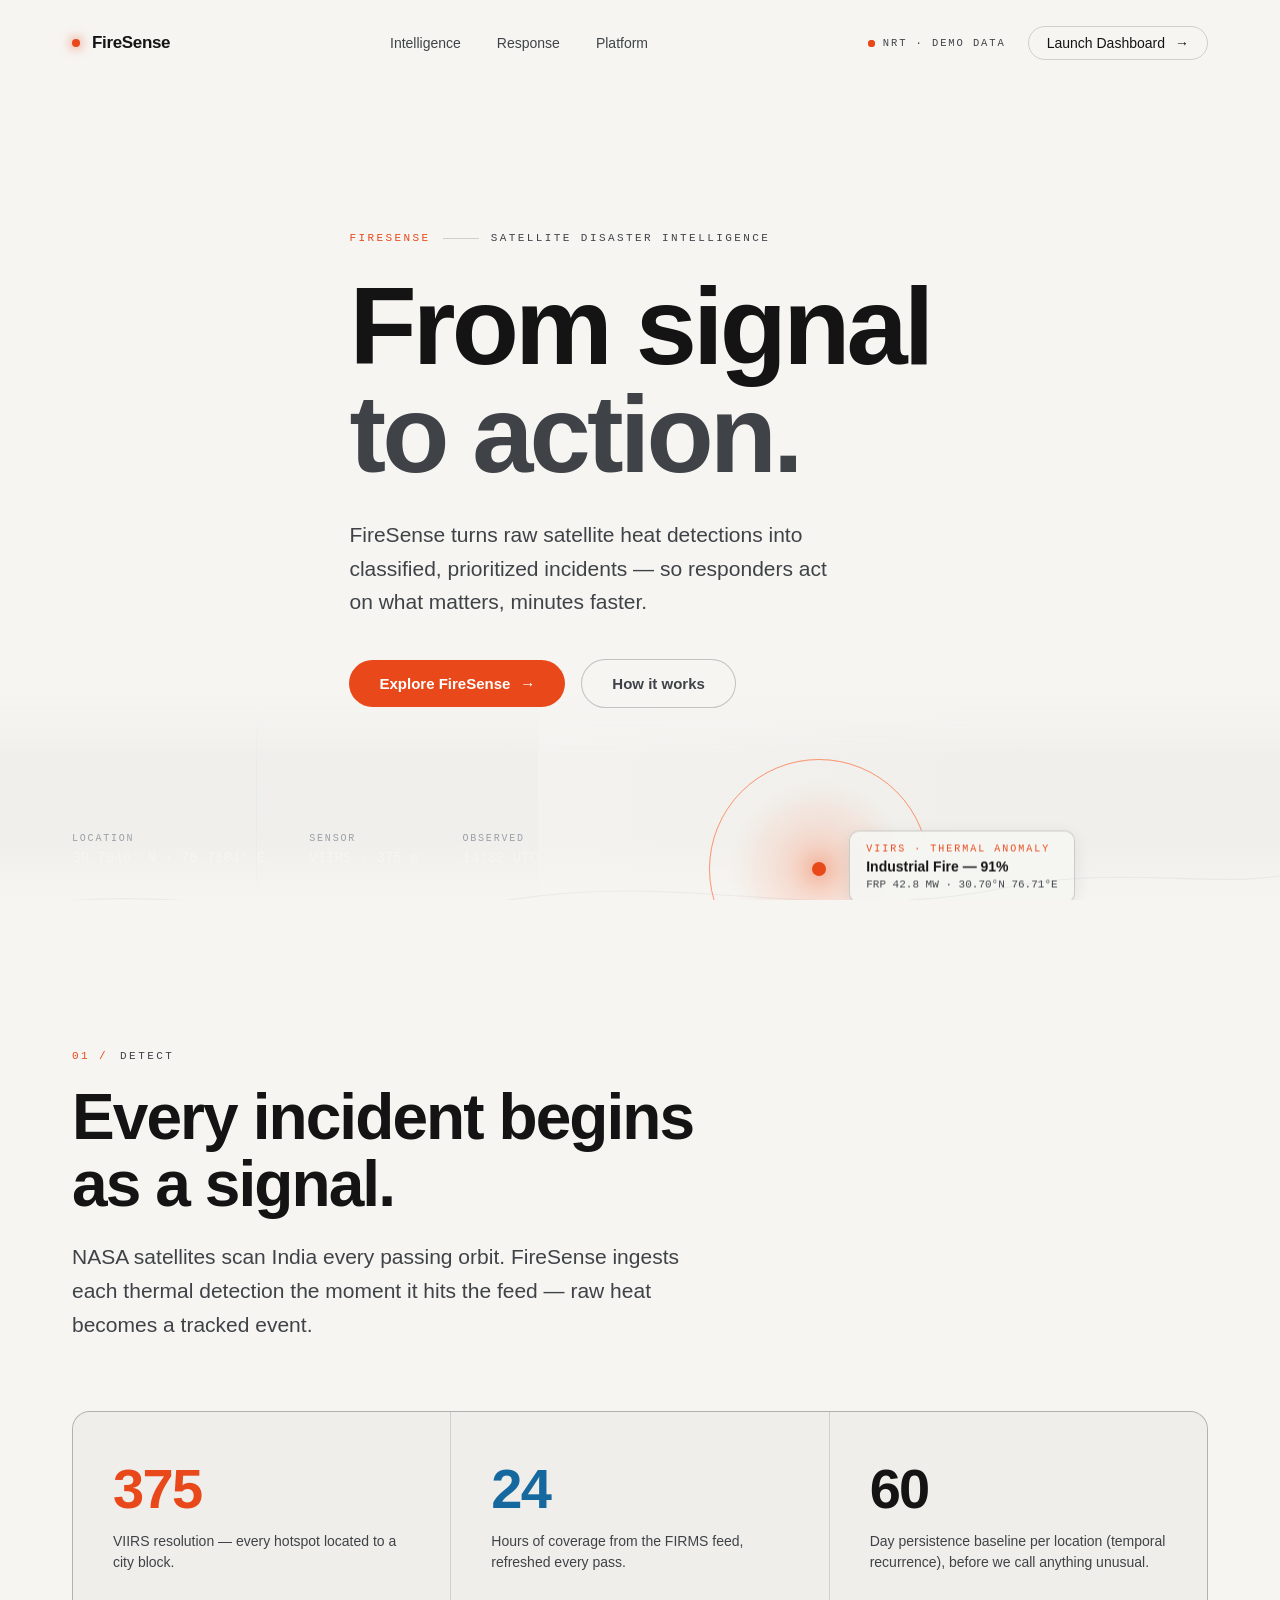
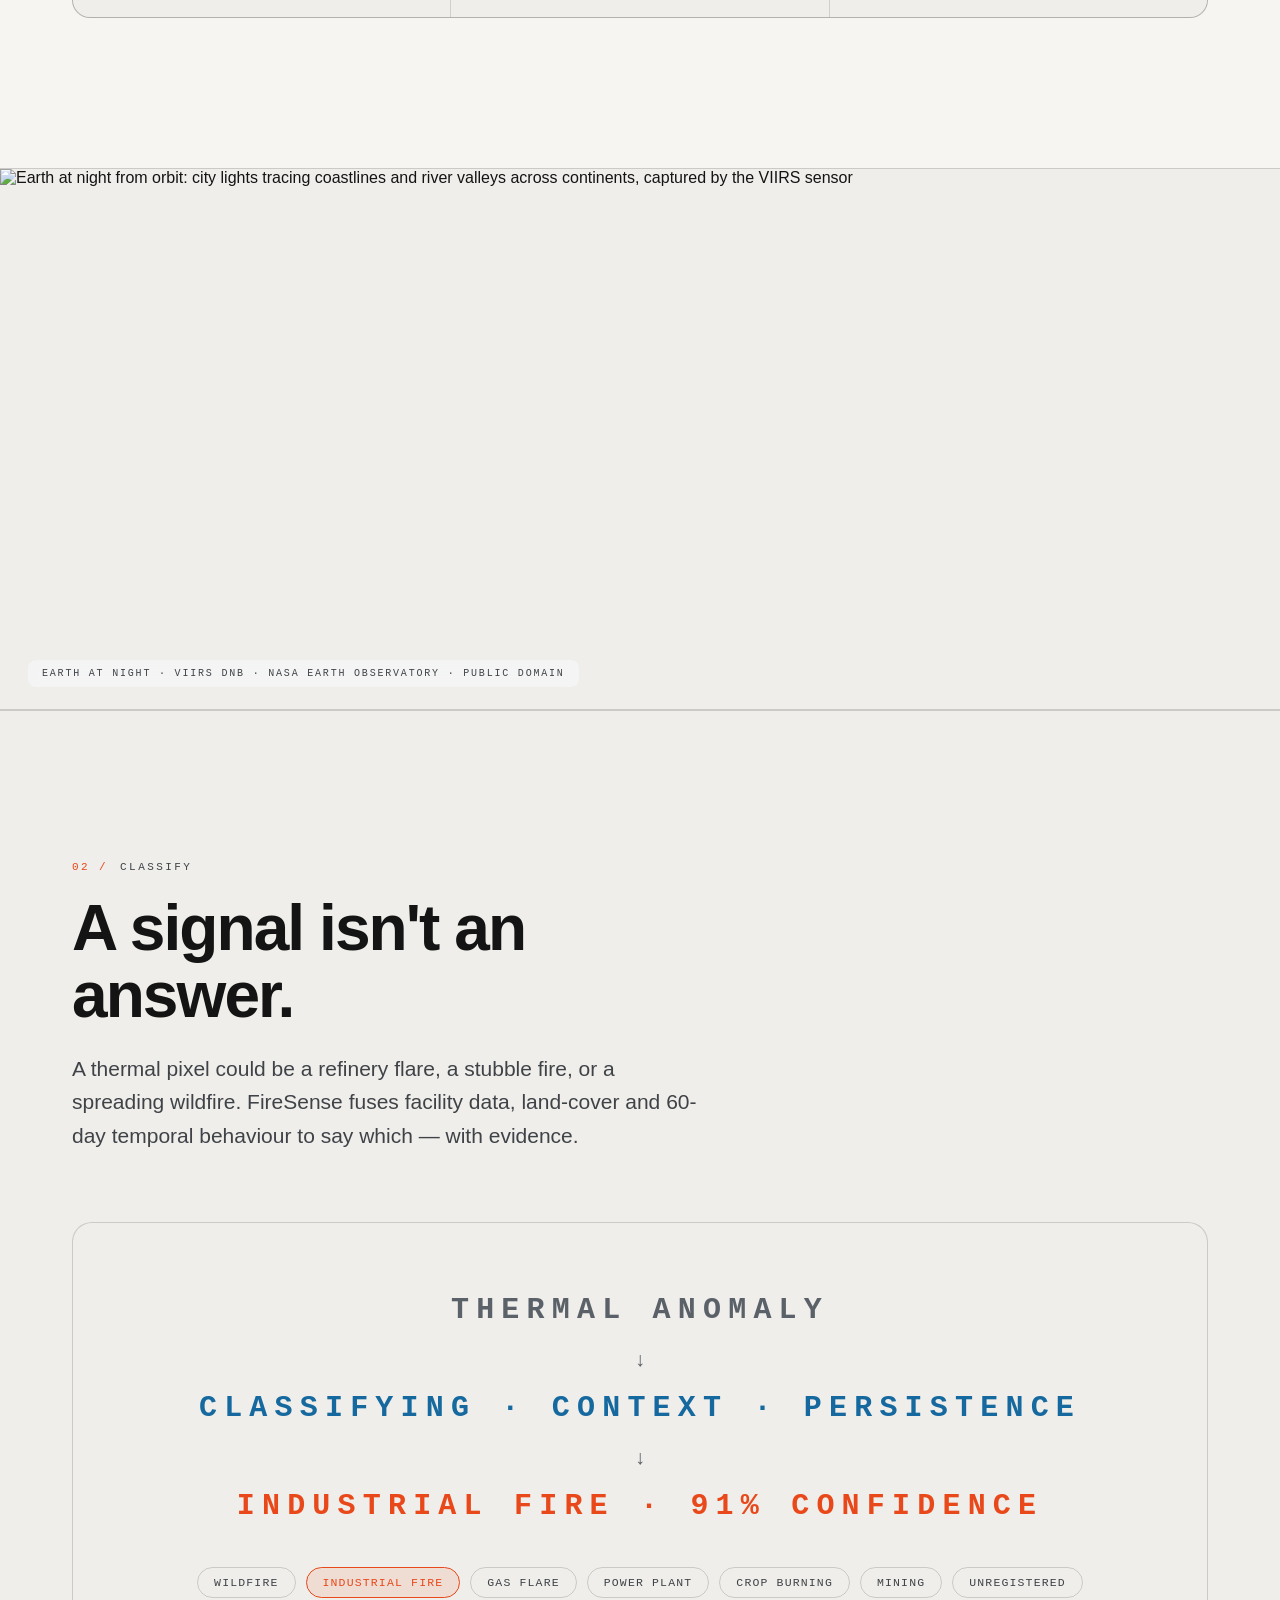
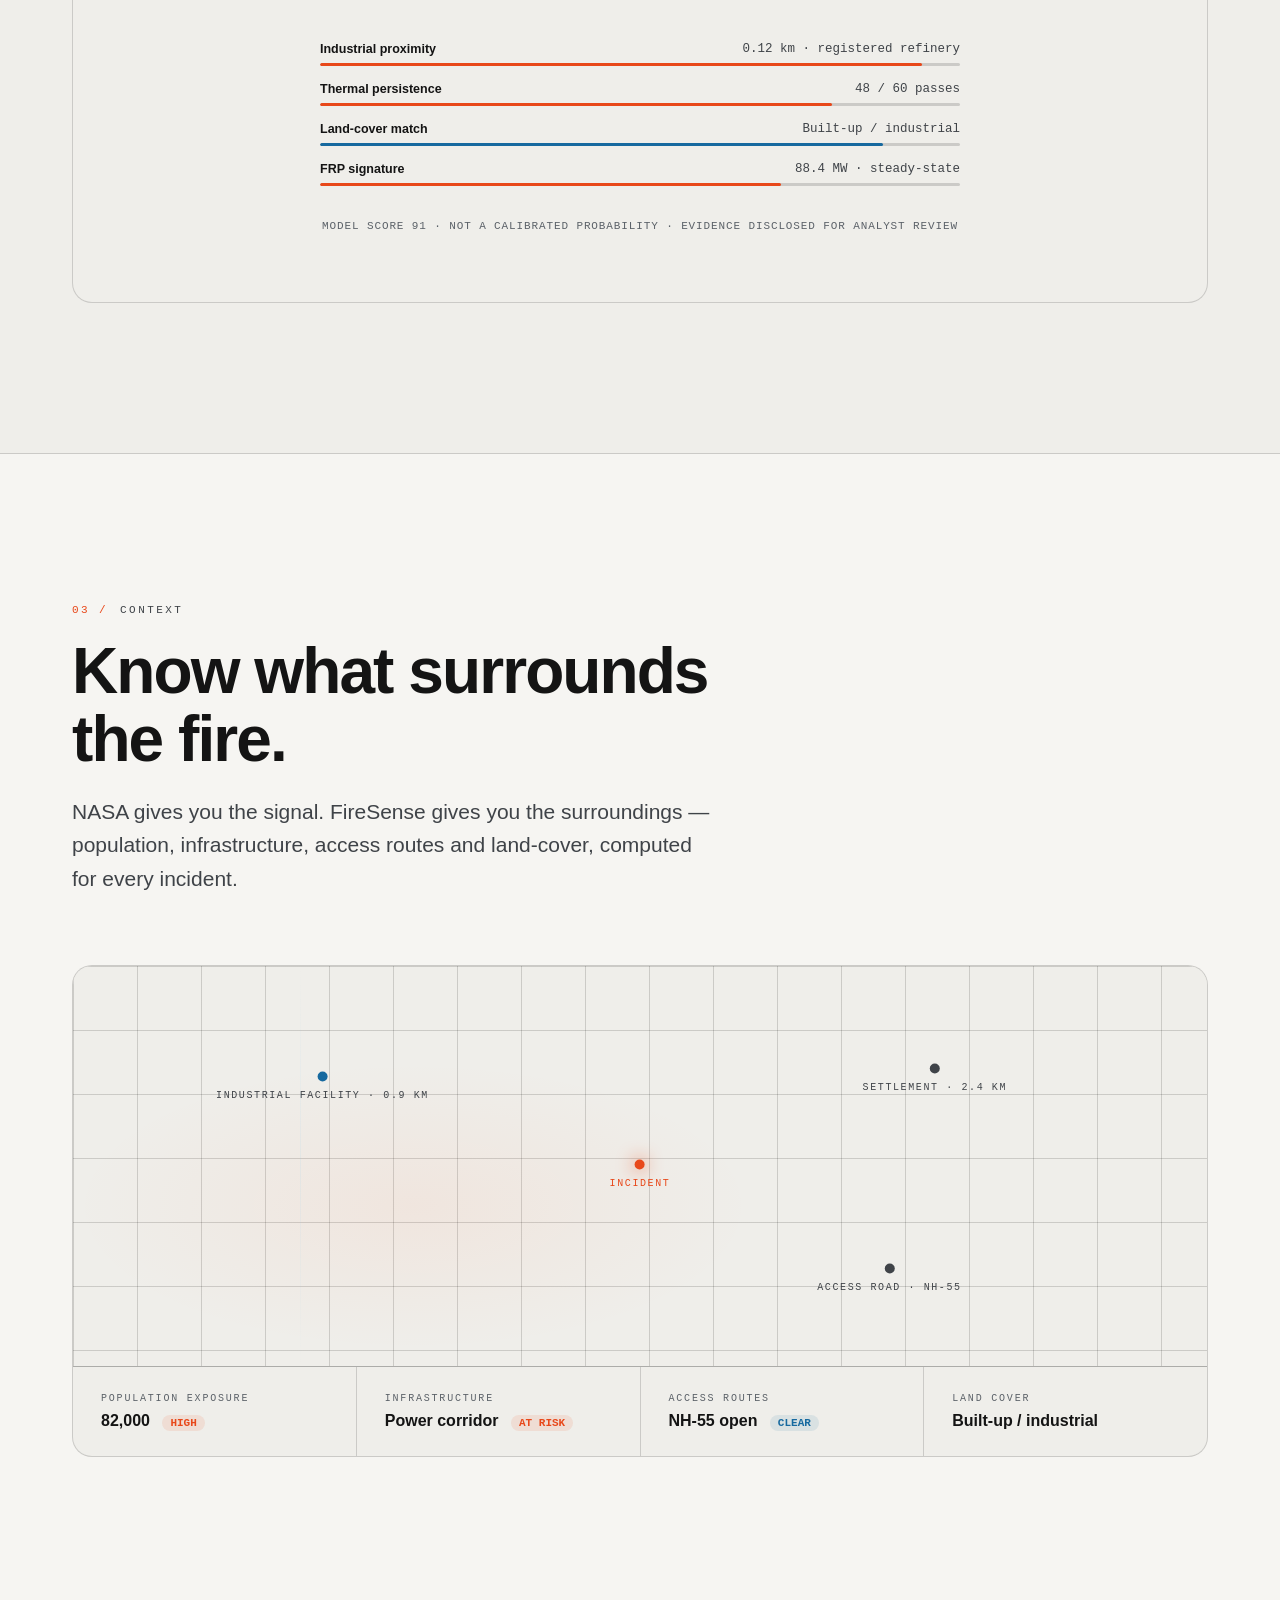
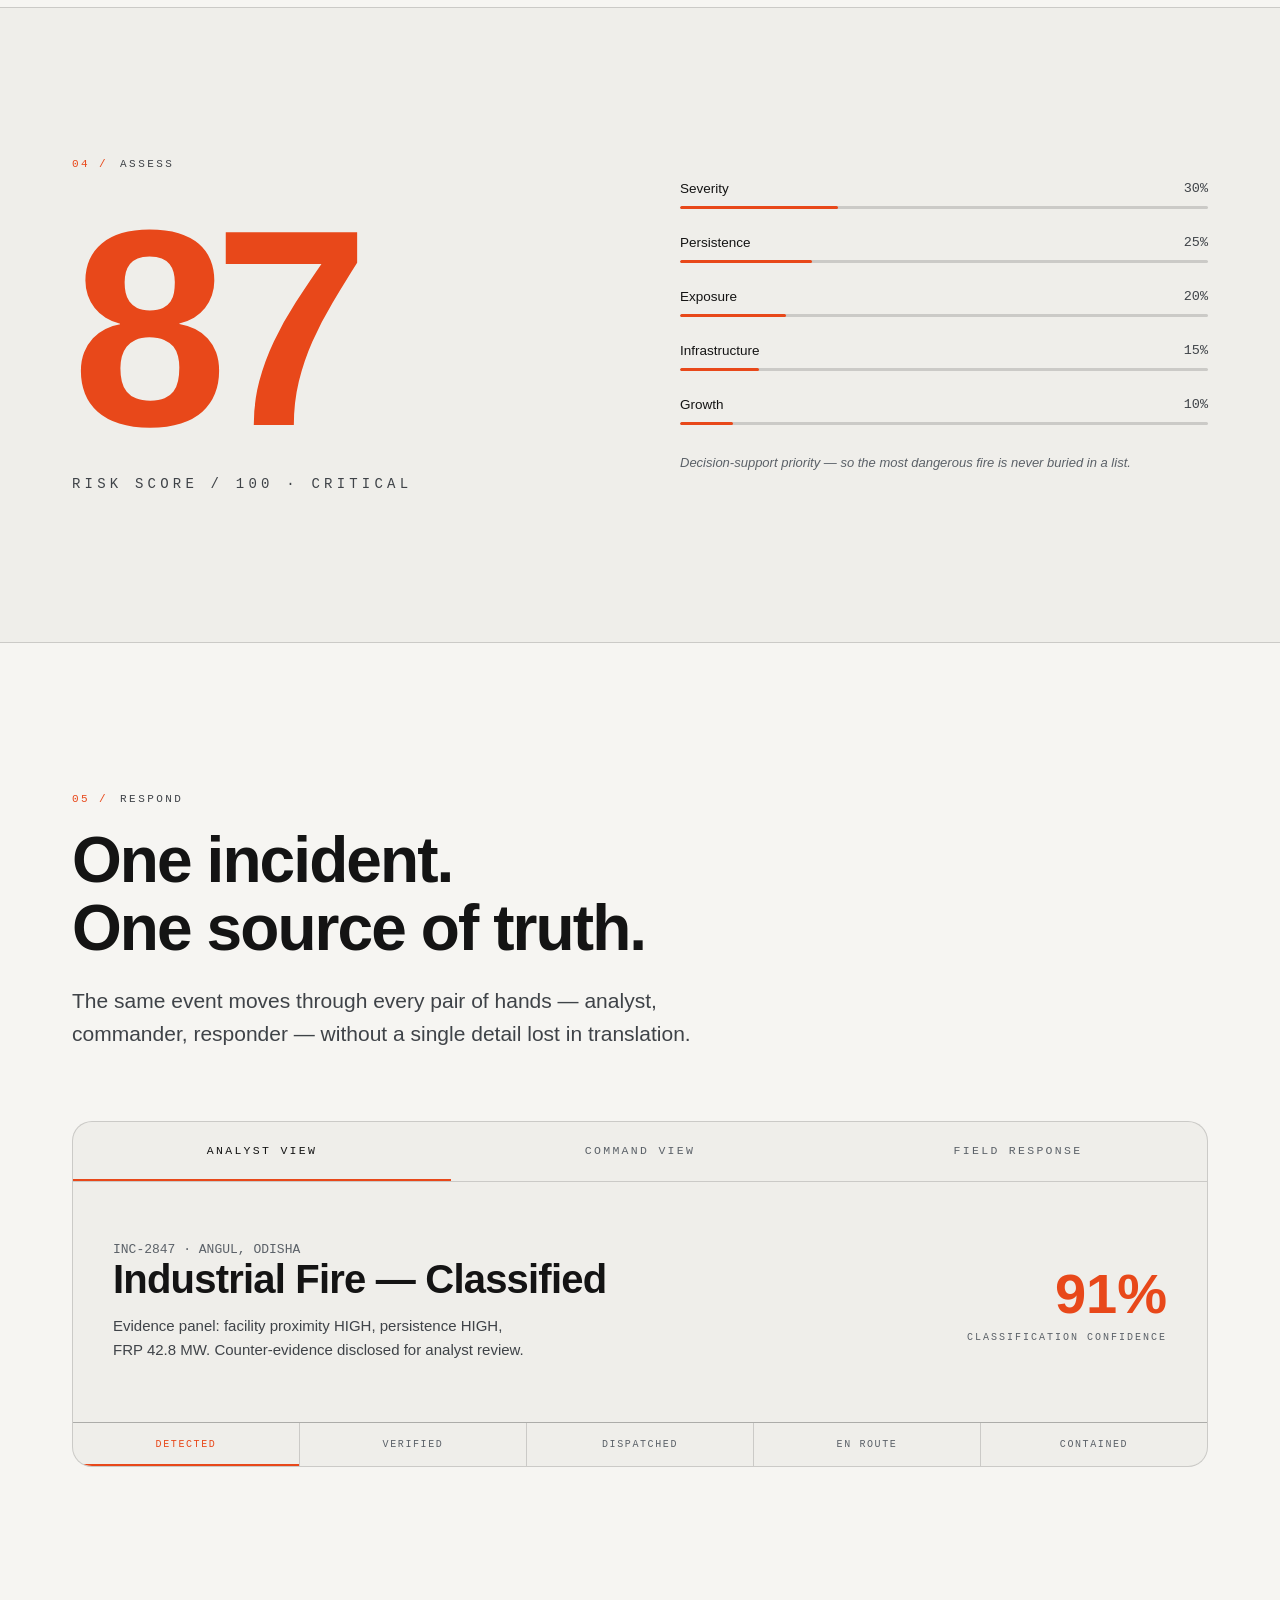
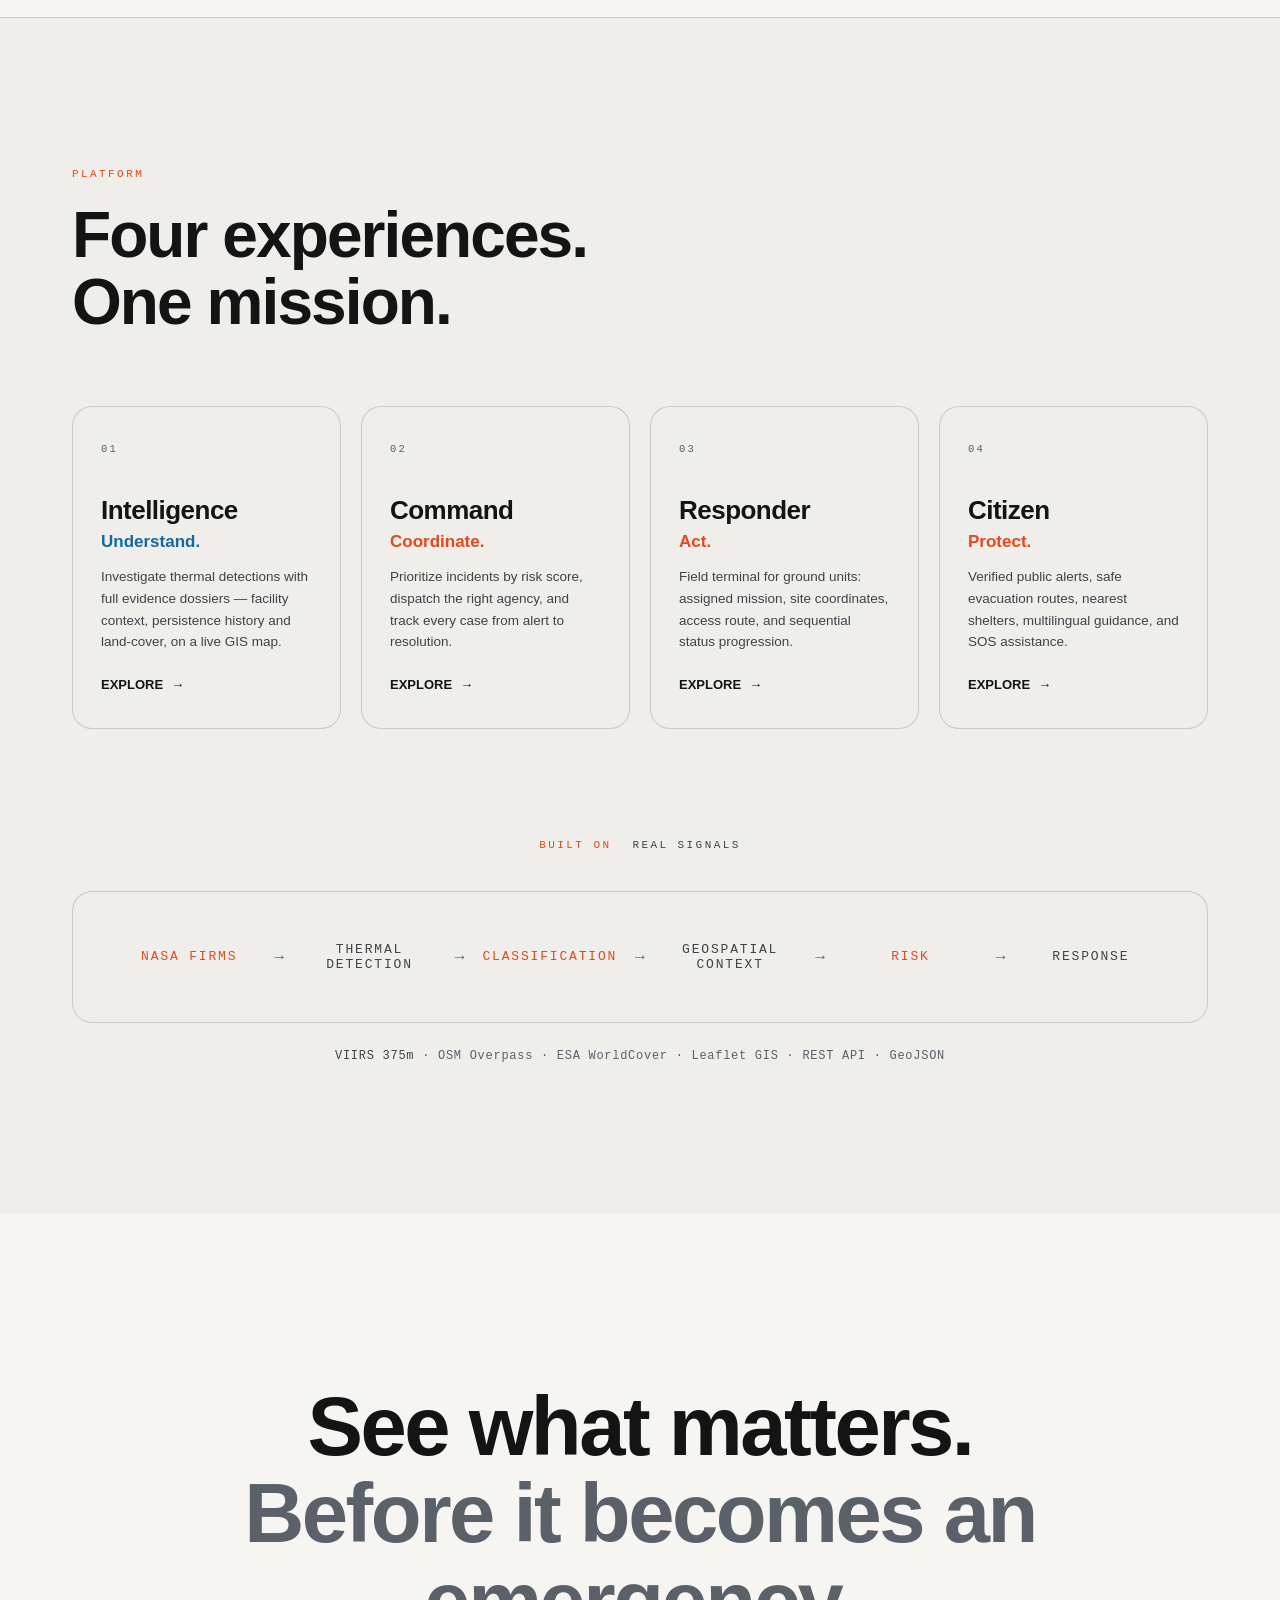
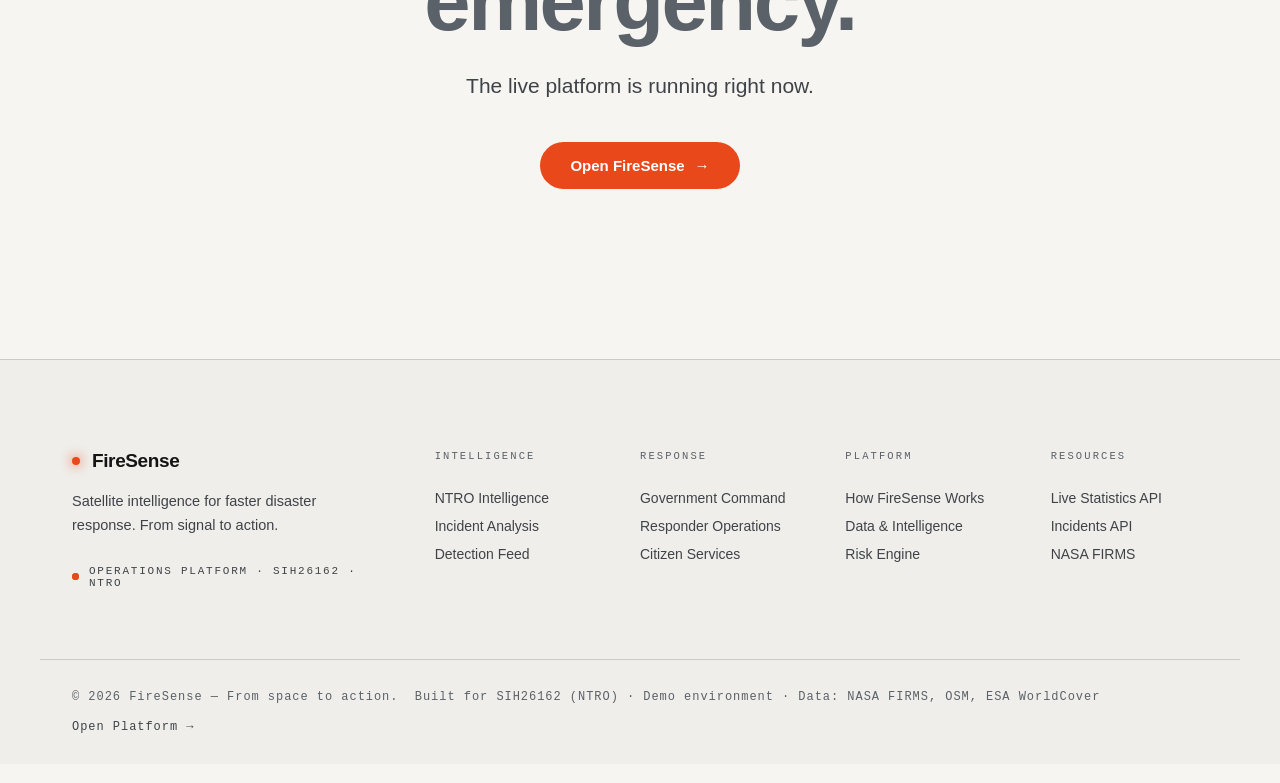
==== commit 7a50b40d: "frontend design" ====
--- a/static/landing.html
+++ b/static/landing.html
@@ -341,7 +341,7 @@
     </div>
     <div style="display:flex;align-items:center;gap:22px">
       <span class="status-chip"><span class="pulse" style="width:7px;height:7px"></span>NRT · DEMO DATA</span>
-      <button class="theme-toggle" id="theme-toggle" aria-label="Toggle color theme" title="Toggle light / dark">&#9789;</button>
+      <!-- Theme toggle removed -->
       <a class="nav-cta" href="/app">Launch Dashboard <span class="arrow">→</span></a>
     </div>
   </div>
@@ -383,7 +383,7 @@
     <h1>From signal<br><span class="dim">to action.</span></h1>
     <p class="body-lg hero-sub">FireSense turns raw satellite heat detections into classified, prioritized incidents — so responders act on what matters, minutes faster.</p>
     <div class="hero-actions">
-      <a class="btn btn-primary" href="/app">Explore FireSense <span class="arrow">→</span></a>
+      <a class="btn btn-primary" href="/app?portal=citizen">Explore FireSense <span class="arrow">→</span></a>
       <a class="btn btn-ghost" href="#detect">How it works</a>
     </div>
 
@@ -653,18 +653,23 @@
   var tbtn = document.getElementById('theme-toggle');
   function applyTheme(t){
     root.setAttribute('data-theme', t);
-    tbtn.innerHTML = t === 'light' ? '\u2600' : '\u263e';
-    tbtn.setAttribute('title', 'Switch to ' + (t === 'light' ? 'dark' : 'light') + ' theme');
+    if (tbtn) {
+        tbtn.innerHTML = t === 'light' ? '\u2600' : '\u263e';
+        tbtn.setAttribute('title', 'Switch to ' + (t === 'light' ? 'dark' : 'light') + ' theme');
+    }
   }
   var saved = null;
   try { saved = localStorage.getItem('fs-theme'); } catch(e){}
   if (saved === 'light' || saved === 'dark') applyTheme(saved);
   else if (matchMedia('(prefers-color-scheme: light)').matches) applyTheme('light');
-  tbtn.addEventListener('click', function(){
-    var next = root.getAttribute('data-theme') === 'light' ? 'dark' : 'light';
-    applyTheme(next);
-    try { localStorage.setItem('fs-theme', next); } catch(e){}
-  });
+  
+  if (tbtn) {
+      tbtn.addEventListener('click', function(){
+        var next = root.getAttribute('data-theme') === 'light' ? 'dark' : 'light';
+        applyTheme(next);
+        try { localStorage.setItem('fs-theme', next); } catch(e){}
+      });
+  }
 
   // nav scroll state
   var nav = document.getElementById('nav');
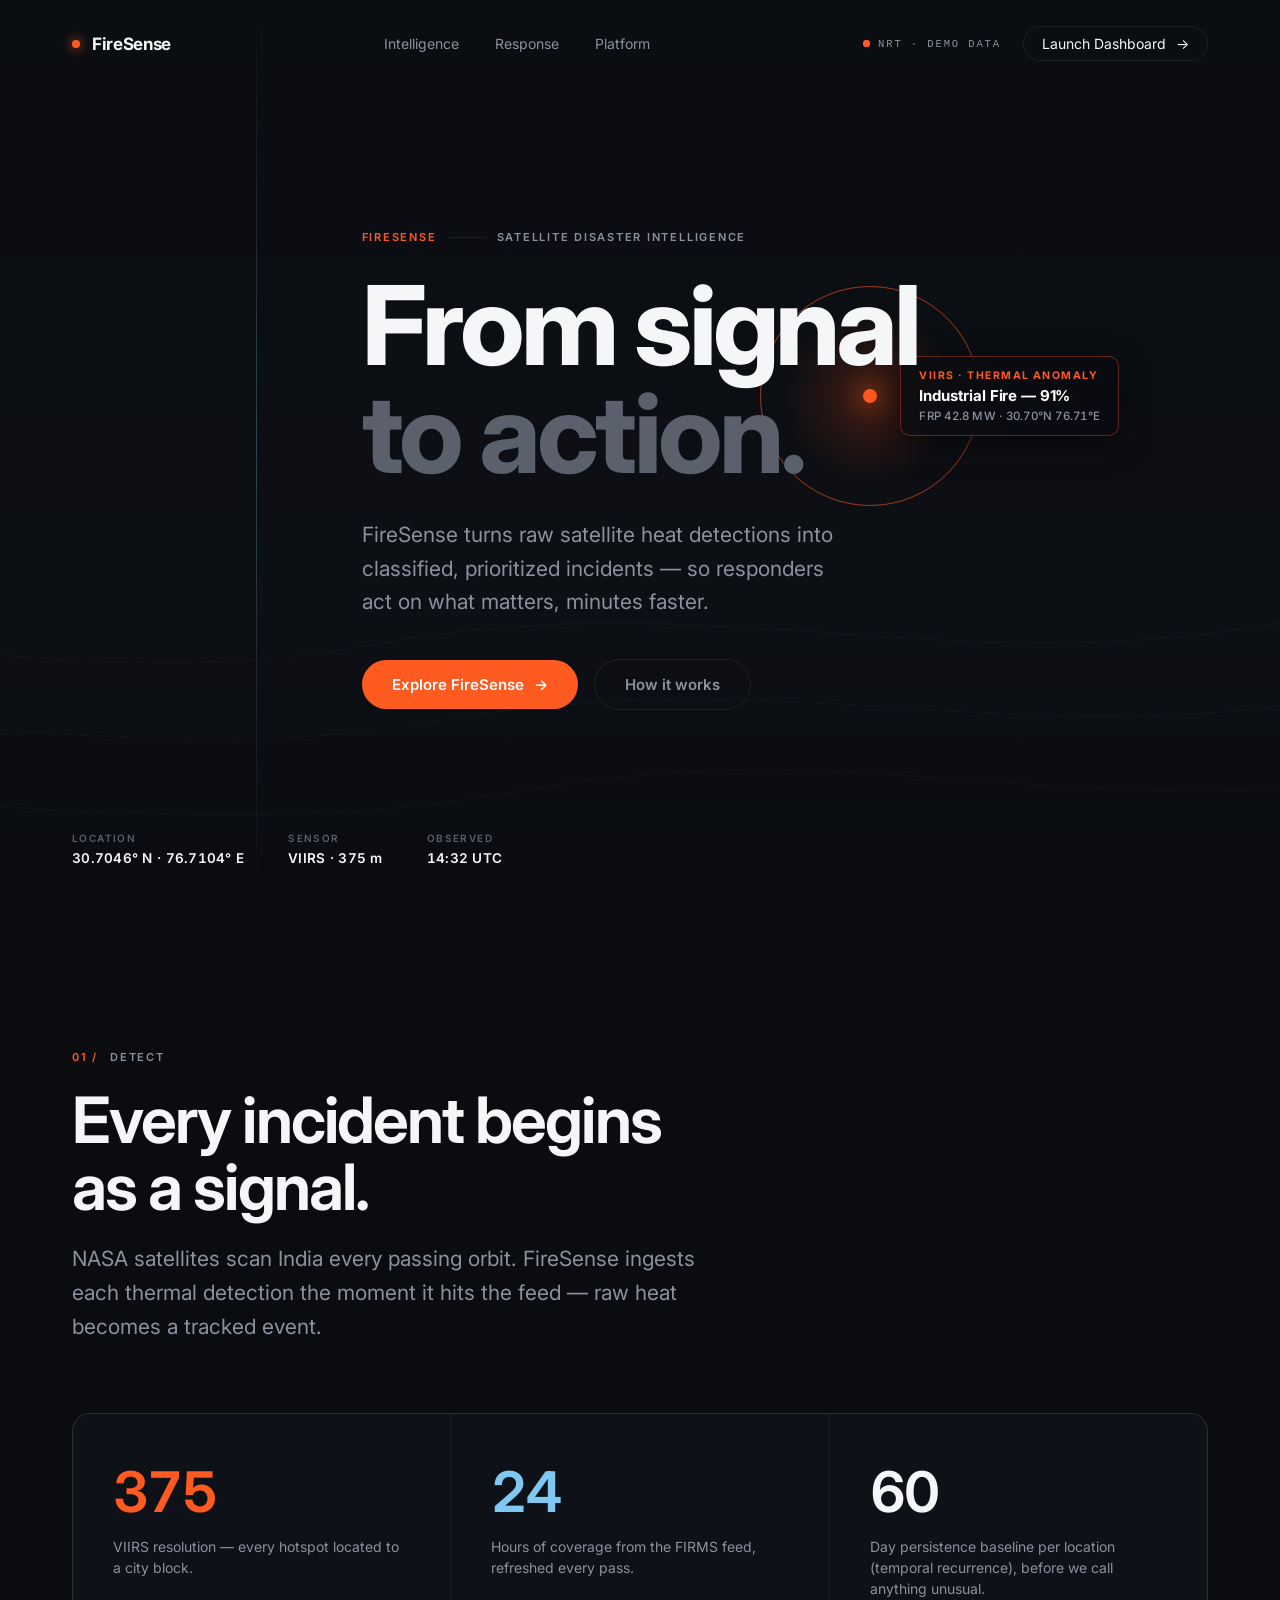
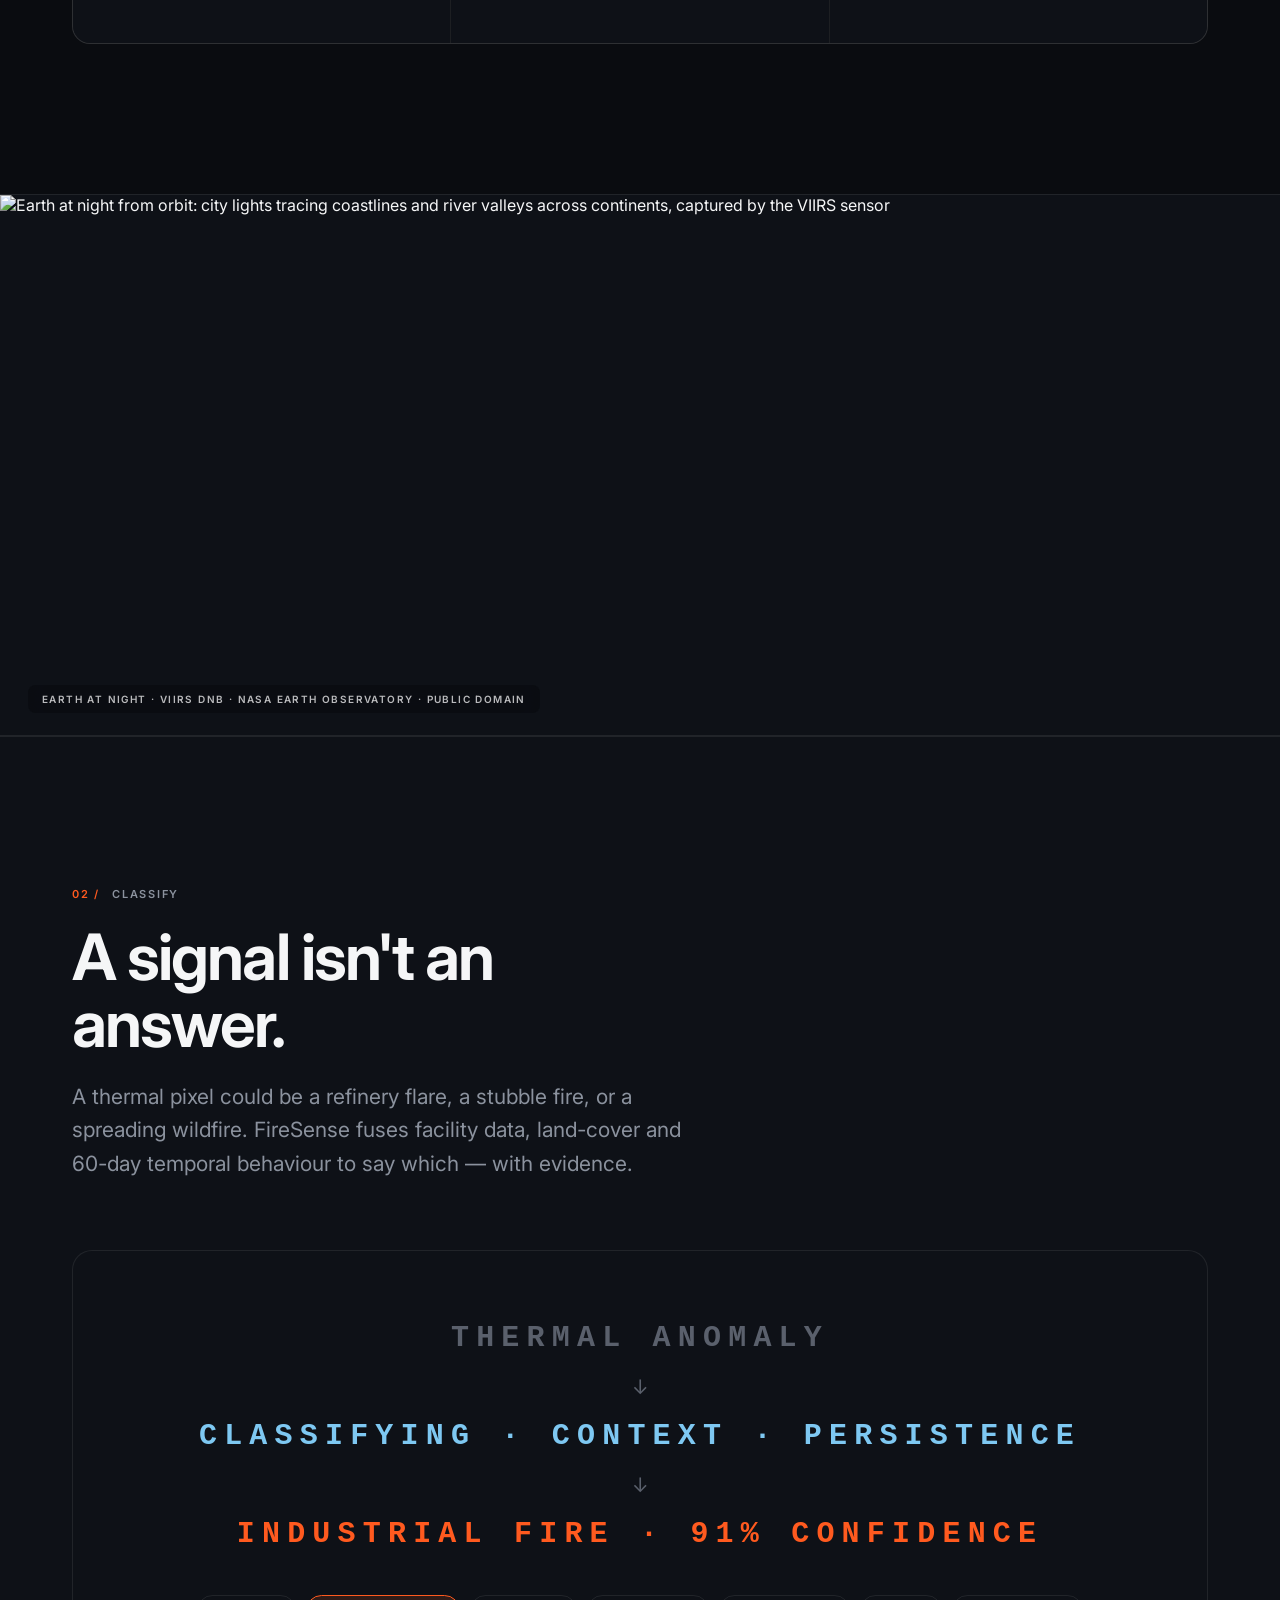
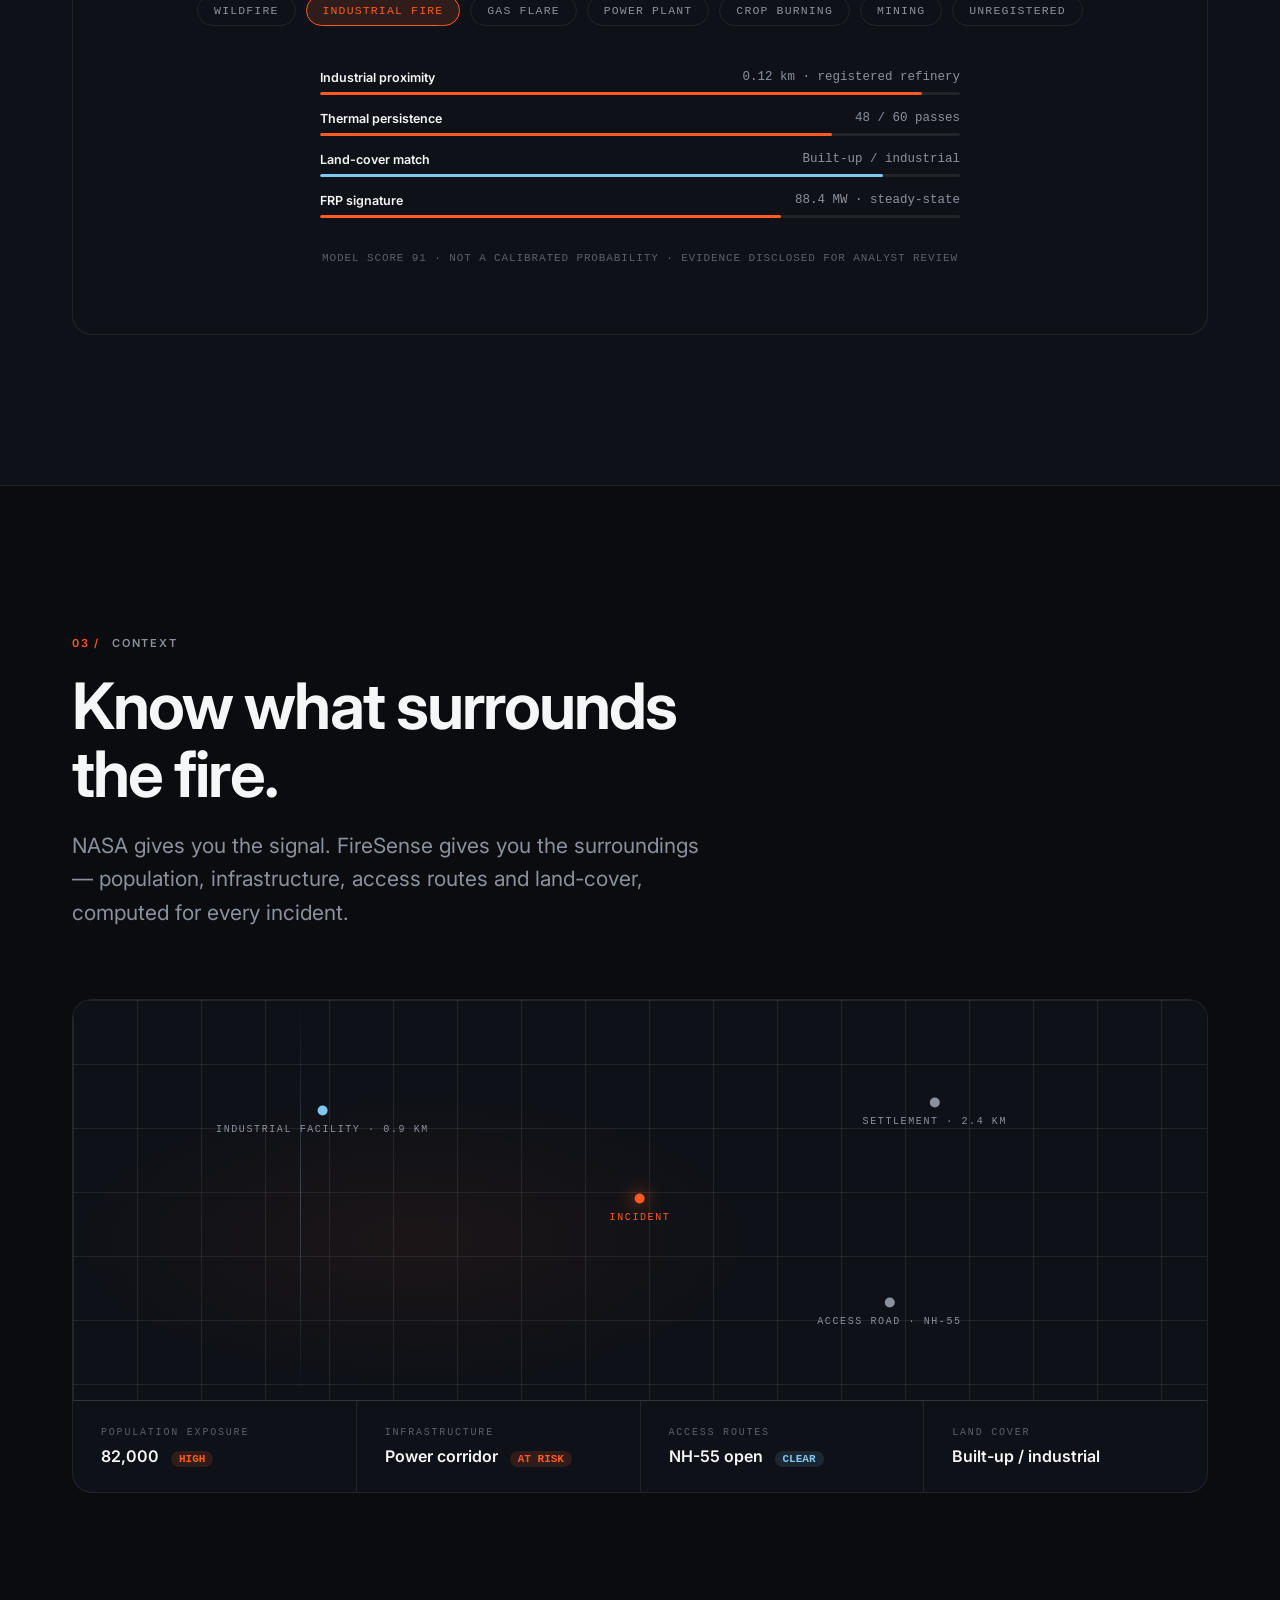
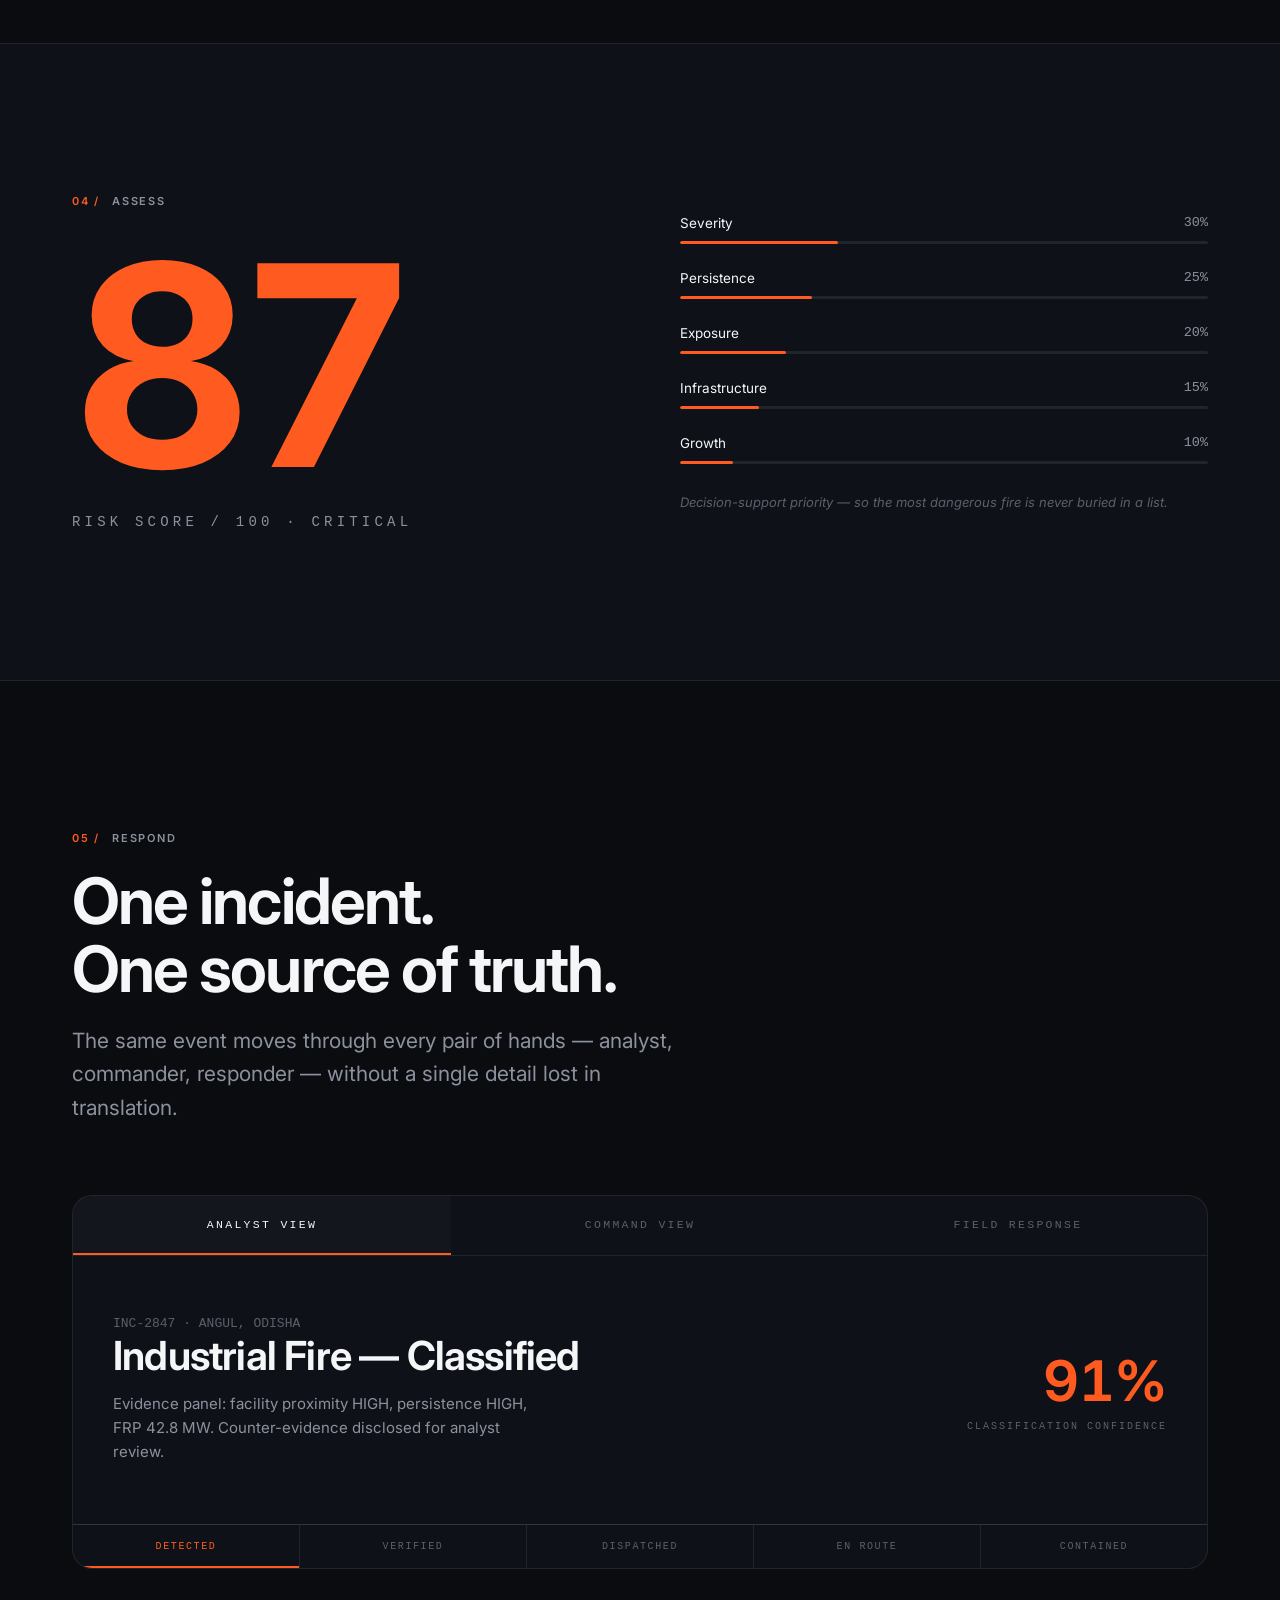
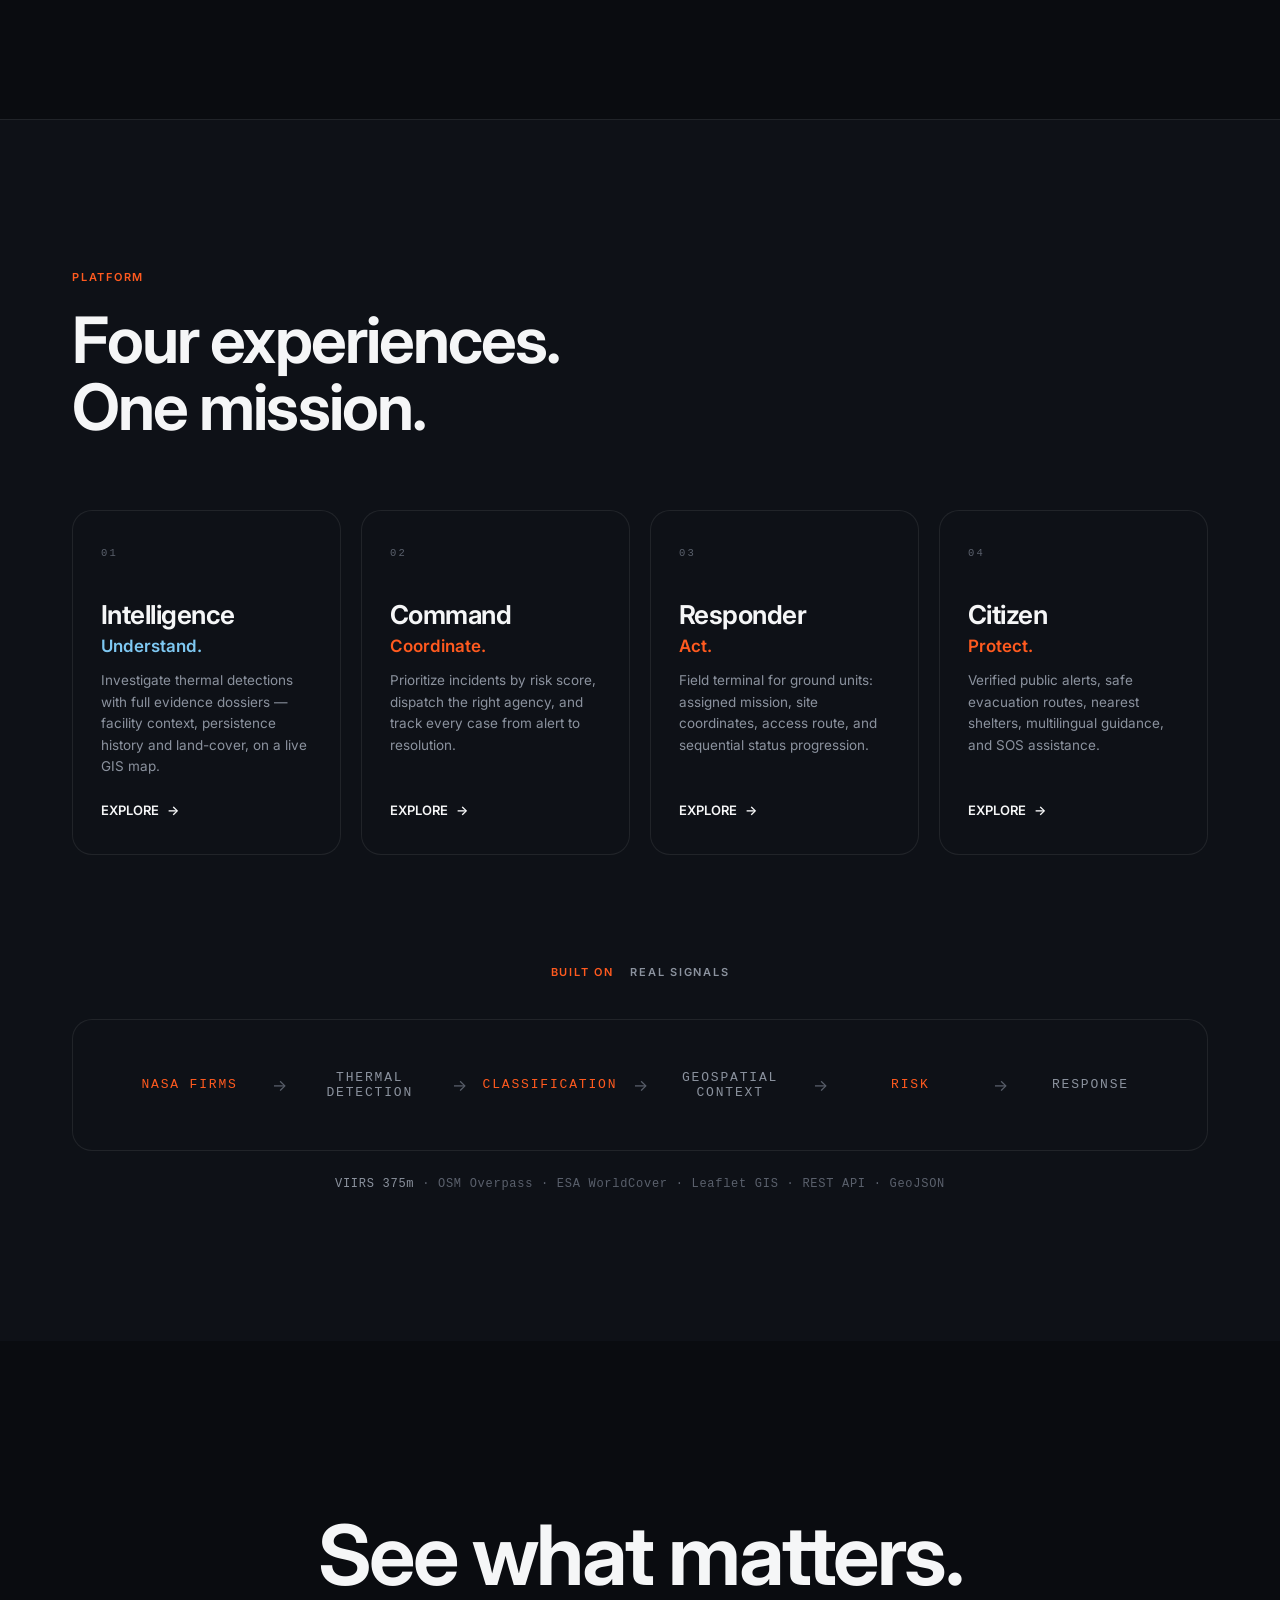
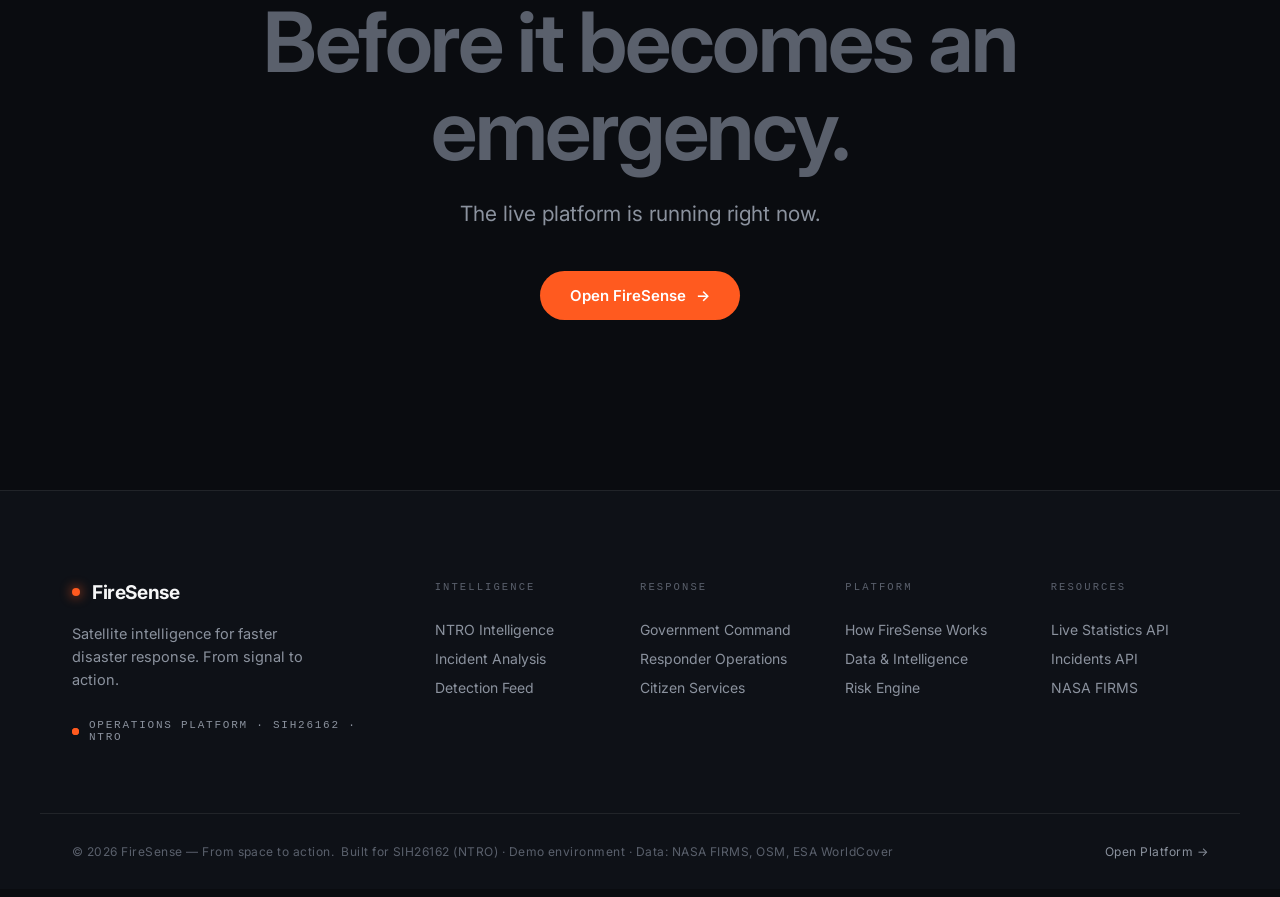
==== commit e29e8b2a: "fix: enforce dark mode on landing page and align hero typography with Inter font" ====
--- a/static/landing.html
+++ b/static/landing.html
@@ -1,10 +1,13 @@
 <!DOCTYPE html>
-<html lang="en">
+<html lang="en" class="dark" data-theme="dark">
 <head>
 <meta charset="UTF-8">
 <meta name="viewport" content="width=device-width, initial-scale=1.0">
 <title>FireSense — From signal to action.</title>
 <meta name="description" content="Satellite thermal intelligence for faster disaster response. Detect, classify, and respond to industrial fires before they become emergencies.">
+<link rel="preconnect" href="https://fonts.googleapis.com">
+<link rel="preconnect" href="https://fonts.gstatic.com" crossorigin>
+<link href="https://fonts.googleapis.com/css2?family=Inter:wght@400;500;600;700;800&display=swap" rel="stylesheet">
 <style>
 /* ============ FIRESENSE DESIGN LANGUAGE ============ */
 :root{
@@ -20,44 +23,27 @@
   --ice:#7ec8f2;          /* satellite ice blue */
   --ice-soft:rgba(126,200,242,.12);
   --ease:cubic-bezier(.22,.61,.36,1);
-  --font:-apple-system,BlinkMacSystemFont,"Segoe UI",Inter,Roboto,sans-serif;
+  --font:'Inter',-apple-system,BlinkMacSystemFont,"Segoe UI",Roboto,sans-serif;
   --mono:ui-monospace,"SF Mono",SFMono-Regular,Menlo,Consolas,monospace;
   --nav-bg:rgba(10,12,16,.72);
   --hover-line:rgba(255,255,255,.28);
   --card-hover:var(--panel);
-  color-scheme:dark;
+  color-scheme:dark !important;
 }
-html[data-theme="light"]{
-  --bg:#f6f5f2; --bg-2:#efeeea; --panel:#ffffff;
-  --line:rgba(17,17,17,.16);
-  --white:#141414; --gray:#3f4348; --gray-2:#5b6168;
-  --fire:#e8481a; --fire-soft:rgba(232,72,26,.10);
-  --ice:#16699f; --ice-soft:rgba(22,105,159,.10);
-  --nav-bg:rgba(246,245,242,.88);
-  --hover-line:rgba(17,17,17,.38);
-  --card-hover:#ffffff;
-  color-scheme:light;
-}
-html[data-theme="light"] h1 .dim{color:#3f4348}
-html[data-theme="light"] .hv-crosshair{left:64%;top:85%}
-html[data-theme="light"] .hv-tag{left:calc(64% + 30px);top:84%}
-html[data-theme="light"] .hero-signal .hv-meta .v{color:#f6f5f2}
-html[data-theme="light"] .hero-signal .hv-meta .k{color:#9aa0a9}
-html[data-theme="light"] .hv-tag{border-color:rgba(17,17,17,.18);box-shadow:0 4px 18px rgba(17,17,17,.08)}
 *{margin:0;padding:0;box-sizing:border-box}
-html{scroll-behavior:smooth}
-body{background:var(--bg);color:var(--white);font-family:var(--font);-webkit-font-smoothing:antialiased;overflow-x:hidden}
+html{scroll-behavior:smooth;color-scheme:dark !important;background:var(--bg)}
+body{background:var(--bg) !important;color:var(--white) !important;font-family:var(--font);-webkit-font-smoothing:antialiased;overflow-x:hidden;color-scheme:dark !important}
 ::selection{background:var(--fire);color:#fff}
 a{color:inherit;text-decoration:none}
 .container{max-width:1200px;margin:0 auto;padding:0 32px}
 
 /* type scale */
-.kicker{font-family:var(--mono);font-size:11px;letter-spacing:.22em;text-transform:uppercase;color:var(--gray);display:flex;align-items:center;gap:12px}
+.kicker{font-family:var(--font);font-size:11px;font-weight:600;letter-spacing:.16em;text-transform:uppercase;color:var(--gray);display:flex;align-items:center;gap:12px}
 .kicker .idx{color:var(--fire)}
-h1{font-size:clamp(52px,9vw,110px);font-weight:700;letter-spacing:-.035em;line-height:.98}
-h2{font-size:clamp(34px,5vw,64px);font-weight:650;letter-spacing:-.03em;line-height:1.05}
+h1{font-family:var(--font);font-size:clamp(52px,9vw,110px);font-weight:750;letter-spacing:-.035em;line-height:.98}
+h2{font-family:var(--font);font-size:clamp(34px,5vw,64px);font-weight:650;letter-spacing:-.03em;line-height:1.05}
 .body-lg{font-size:clamp(17px,2vw,21px);color:var(--gray);line-height:1.6;font-weight:400}
-.meta{font-family:var(--mono);font-size:12px;letter-spacing:.08em;color:var(--gray-2)}
+.meta{font-family:var(--font);font-size:12px;letter-spacing:.04em;color:var(--gray-2)}
 
 /* ============ THERMAL PULSE (signature) ============ */
 .pulse{position:relative;width:12px;height:12px;border-radius:50%;background:var(--fire);flex:none}
@@ -106,29 +92,14 @@
 .hero-media video{position:absolute;inset:0;width:100%;height:100%;object-fit:cover;opacity:0;transition:opacity 1.6s var(--ease)}
 .hero-media video.ready{opacity:.85}
 .hero-media::after{content:"";position:absolute;inset:0;background:linear-gradient(180deg,rgba(10,12,16,.82) 0%,rgba(10,12,16,.55) 42%,rgba(10,12,16,.35) 68%,var(--bg) 100%)}
-html[data-theme="light"] .hero-media{top:77%;bottom:0;height:auto;
-  background:var(--bg-2) url('/static/media/hero_india_night.jpg') center 60%/cover no-repeat;
-  -webkit-mask-image:linear-gradient(180deg,transparent 0,#000 30%);
-  mask-image:linear-gradient(180deg,transparent 0,#000 30%)}
-html[data-theme="light"] .hero-media video{opacity:.92;filter:saturate(.92)}
-html[data-theme="light"] .hero-media::after{background:linear-gradient(180deg,rgba(246,245,242,.42) 0%,rgba(246,245,242,.12) 30%,rgba(246,245,242,.14) 72%,var(--bg) 100%)}
-html[data-theme="light"] .hero-media::before{content:"";position:absolute;inset:0 0 0 auto;width:58%;
-  background:linear-gradient(90deg,rgba(246,245,242,.55),rgba(246,245,242,0) 60%)}
 .hero-content{position:relative;z-index:2}
 @media (prefers-reduced-motion:reduce){.hero-media video{display:none}.hero-media::after{background:linear-gradient(180deg,rgba(10,12,16,.6) 0%,rgba(10,12,16,.35) 50%,var(--bg) 100%)}}
 .hero-signal{position:absolute;inset:0;z-index:1;pointer-events:none}
 .hv-crosshair{position:absolute;left:68%;top:44%;transform:translate(-50%,-50%)}
 /* cinematic media layer: NASA Black Marble night imagery (public domain) */
 .hv-media{display:none}
-html[data-theme="light"] .hv-media{opacity:.14;mix-blend-mode:luminosity}
 /* terrain contours: opacity-only depth */
 .hv-terrain{position:absolute;inset:0;width:100%;height:100%;pointer-events:none;opacity:.4;z-index:1}
-html[data-theme="light"] .hv-terrain{opacity:.5}
-html[data-theme="light"] .hv-scan{opacity:.35}
-html[data-theme="light"] .btn-ghost{background:rgba(246,245,242,.85);backdrop-filter:blur(6px);border-color:rgba(17,17,17,.22)}
-html[data-theme="light"] .hv-tag{background:rgba(246,245,242,.9)}
-html[data-theme="light"] .hv-meta .v{color:var(--white)}
-html[data-theme="light"] .hv-meta .k{color:var(--gray-2)}
 .hv-terrain path{fill:none;stroke:var(--gray-2);stroke-width:1;opacity:.14}
 .hv-terrain path.hot{stroke:var(--fire);opacity:.16}
 /* satellite signal track */
@@ -136,7 +107,7 @@
 .hv-sat{position:absolute;width:7px;height:7px;border-radius:2px;background:var(--ice);transform:rotate(45deg);box-shadow:0 0 10px rgba(126,200,242,.6)}
 .hv-track{position:absolute;width:1px;background:repeating-linear-gradient(180deg,var(--ice) 0 5px,transparent 5px 11px);opacity:.4;animation:hvtrack 7s cubic-bezier(.16,1,.3,1) infinite}
 @keyframes hvtrack{0%{background-position-y:0}100%{background-position-y:44px}}
-.hv-orbit .olabel{position:absolute;font-family:var(--mono);font-size:9.5px;letter-spacing:.18em;color:var(--gray-2);white-space:nowrap}
+.hv-orbit .olabel{position:absolute;font-family:var(--font);font-size:9.5px;letter-spacing:.14em;color:var(--gray-2);white-space:nowrap}
 .hv-glow{position:absolute;left:50%;top:50%;transform:translate(-50%,-50%);width:180px;height:180px;border-radius:50%;background:radial-gradient(circle,rgba(255,90,31,.22) 0%,rgba(255,90,31,.07) 45%,transparent 70%)}
 .hv-ring{position:absolute;left:50%;top:50%;transform:translate(-50%,-50%);width:220px;height:220px;border-radius:50%;border:1px solid rgba(255,90,31,.35);animation:hvring 5s cubic-bezier(.16,1,.3,1) infinite}
 .hv-ring.r2{animation-delay:2.5s}
@@ -146,12 +117,6 @@
 @media(max-width:820px){.hv-glow{width:120px;height:120px}.hv-ring{width:150px;height:150px}.hv-orbit{display:none}}
 @media(max-width:820px){
   .hero-media::after{background:linear-gradient(180deg,rgba(10,12,16,.88) 0%,rgba(10,12,16,.74) 45%,rgba(10,12,16,.58) 75%,var(--bg) 100%)}
-  html[data-theme="light"] .hero-media{top:74%;
-    -webkit-mask-image:linear-gradient(180deg,transparent 0,#000 45%);
-    mask-image:linear-gradient(180deg,transparent 0,#000 45%)}
-  html[data-theme="light"] .hero-media::after{background:linear-gradient(180deg,rgba(246,245,242,.5) 0%,rgba(246,245,242,.16) 34%,rgba(246,245,242,.16) 74%,var(--bg) 100%)}
-  html[data-theme="light"] .hv-crosshair{left:80%;top:82%}
-  html[data-theme="light"] .hv-tag{display:none}
   .hv-crosshair{left:76%;top:22%}
   .hv-tag{display:none}
   .hv-meta{gap:22px;bottom:26px;padding:0 22px}
@@ -161,19 +126,18 @@
 .editorial{position:relative;overflow:hidden;border-top:1px solid var(--line);border-bottom:1px solid var(--line);background:var(--bg-2)}
 .editorial img{display:block;width:100%;height:min(62vh,540px);object-fit:cover;transform:scale(1.06);transition:transform 2.4s var(--ease);filter:saturate(.85)}
 .editorial.in img{transform:scale(1)}
-.editorial .ed-cap{position:absolute;left:28px;bottom:22px;font-family:var(--mono);font-size:10px;letter-spacing:.18em;color:rgba(245,246,247,.75);background:rgba(10,12,16,.55);backdrop-filter:blur(6px);padding:8px 14px;border-radius:8px}
-html[data-theme="light"] .editorial .ed-cap{color:var(--gray);background:rgba(246,247,248,.72)}
+.editorial .ed-cap{position:absolute;left:28px;bottom:22px;font-family:var(--font);font-size:10px;font-weight:600;letter-spacing:.14em;color:rgba(245,246,247,.75);background:rgba(10,12,16,.65);backdrop-filter:blur(8px);padding:8px 14px;border-radius:8px}
 @media (prefers-reduced-motion:reduce){.editorial img{transform:none;transition:none}}
 @media(max-width:820px){.editorial img{height:38vh}}
-.hv-tag{position:absolute;left:calc(68% + 30px);top:44%;transform:translateY(-50%);background:rgba(10,12,16,.62);backdrop-filter:blur(10px);border:1px solid rgba(255,90,31,.3);border-radius:10px;padding:12px 16px;animation:tagin 1s 1.4s var(--ease) both}
+.hv-tag{position:absolute;left:calc(68% + 30px);top:44%;transform:translateY(-50%);background:rgba(10,12,16,.72);backdrop-filter:blur(14px);-webkit-backdrop-filter:blur(14px);border:1px solid rgba(255,90,31,.35);border-radius:10px;padding:12px 18px;box-shadow:0 8px 30px rgba(0,0,0,.5);animation:tagin 1s 1.4s var(--ease) both}
 @keyframes tagin{from{opacity:0;transform:translateY(-50%) translateX(-8px)}to{opacity:1;transform:translateY(-50%)}}
-.hv-tag .t1{font-family:var(--mono);font-size:10px;letter-spacing:.2em;color:var(--fire)}
-.hv-tag .t2{font-size:14px;font-weight:650;margin-top:4px}
-.hv-tag .t3{font-family:var(--mono);font-size:11px;color:var(--gray);margin-top:4px}
+.hv-tag .t1{font-family:var(--font);font-size:10.5px;font-weight:700;letter-spacing:.14em;text-transform:uppercase;color:var(--fire)}
+.hv-tag .t2{font-family:var(--font);font-size:15px;font-weight:700;letter-spacing:-.01em;margin-top:4px;color:#ffffff}
+.hv-tag .t3{font-family:var(--font);font-size:11.5px;font-weight:500;letter-spacing:.02em;color:var(--gray);margin-top:4px;font-variant-numeric:tabular-nums}
 .hv-meta{position:absolute;left:0;right:0;bottom:34px;display:flex;gap:44px;padding:0 32px;max-width:1200px;margin:0 auto}
 .hv-meta div{animation:rise .9s 1.9s var(--ease) both}
-.hv-meta .k{font-family:var(--mono);font-size:10px;letter-spacing:.18em;color:var(--gray-2);margin-bottom:6px}
-.hv-meta .v{font-family:var(--mono);font-size:14px;color:var(--white)}
+.hv-meta .k{font-family:var(--font);font-size:10px;font-weight:600;letter-spacing:.14em;text-transform:uppercase;color:var(--gray-2);margin-bottom:6px}
+.hv-meta .v{font-family:var(--font);font-size:13.5px;font-weight:600;letter-spacing:.02em;color:var(--white);font-variant-numeric:tabular-nums}
 .hv-scan{position:absolute;top:0;bottom:0;width:1px;z-index:1;background:linear-gradient(180deg,transparent,rgba(126,200,242,.30),transparent);left:20%;animation:scan 11s linear infinite}
 @keyframes scan{0%{left:8%}50%{left:88%}100%{left:8%}}
 @media (prefers-reduced-motion:reduce){.hv-ring,.hv-scan,.hv-track,.hv-dot{animation:none;opacity:.35}.hv-tag,.hv-meta div{animation:none;opacity:1}.hv-glow{opacity:.6}}
@@ -648,28 +612,10 @@
     else { hv.addEventListener('loadeddata', showVid); hv.addEventListener('error', function(){ hv.style.display = 'none'; }); }
   }
 
-  /* theme: system default, manual override persisted */
+  /* Force dark mode unconditionally across all browsers and devices */
   var root = document.documentElement;
-  var tbtn = document.getElementById('theme-toggle');
-  function applyTheme(t){
-    root.setAttribute('data-theme', t);
-    if (tbtn) {
-        tbtn.innerHTML = t === 'light' ? '\u2600' : '\u263e';
-        tbtn.setAttribute('title', 'Switch to ' + (t === 'light' ? 'dark' : 'light') + ' theme');
-    }
-  }
-  var saved = null;
-  try { saved = localStorage.getItem('fs-theme'); } catch(e){}
-  if (saved === 'light' || saved === 'dark') applyTheme(saved);
-  else if (matchMedia('(prefers-color-scheme: light)').matches) applyTheme('light');
-  
-  if (tbtn) {
-      tbtn.addEventListener('click', function(){
-        var next = root.getAttribute('data-theme') === 'light' ? 'dark' : 'light';
-        applyTheme(next);
-        try { localStorage.setItem('fs-theme', next); } catch(e){}
-      });
-  }
+  root.setAttribute('data-theme', 'dark');
+  root.classList.add('dark');
 
   // nav scroll state
   var nav = document.getElementById('nav');
